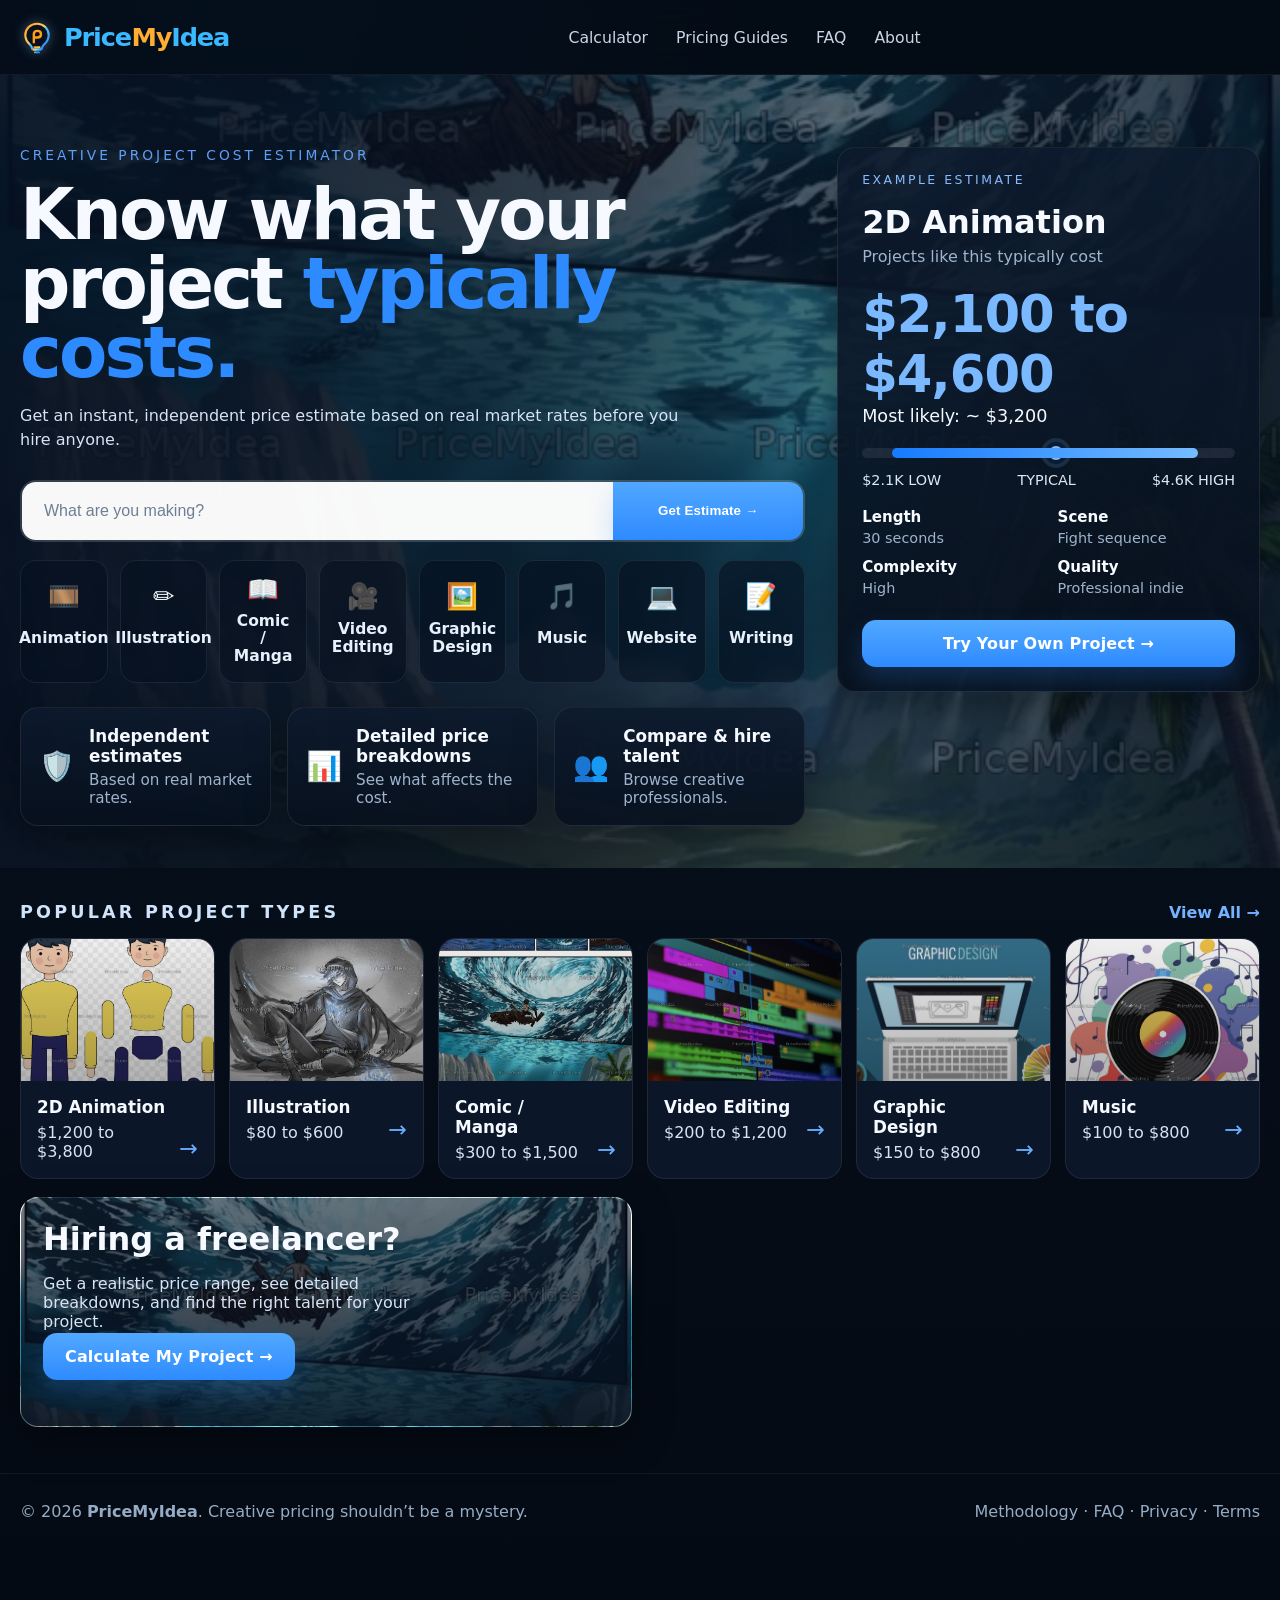
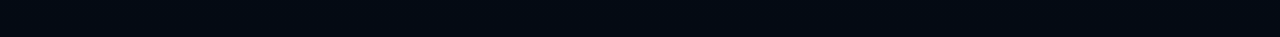
==== index.html @ e23c1dc2 "updated watermarks" ====
<!DOCTYPE html>
<html lang="en">
<head>
 <meta charset="UTF-8" />
 <meta name="viewport" content="width=device-width, initial-scale=1, viewport-fit=cover" />
 <meta name="description" content="Estimate creative project costs for animation, illustration, comics, video editing, graphic design, music, websites, and writing." />
 <meta name="robots" content="index, follow, max-image-preview:large" />
 <meta name="theme-color" content="#06101f" />
 <meta name="format-detection" content="telephone=no" />
 <meta name="apple-mobile-web-app-capable" content="yes" />
 <meta name="apple-mobile-web-app-status-bar-style" content="black-translucent" />
 <meta name="apple-mobile-web-app-title" content="PriceMyIdea" />
 <meta property="og:type" content="website" />
 <meta property="og:site_name" content="PriceMyIdea" />
 <meta property="og:title" content="PriceMyIdea | Creative Project Cost Estimator" />
 <meta property="og:description" content="Estimate creative project costs for animation, illustration, comics, video editing, graphic design, music, websites, and writing." />
 <meta name="twitter:card" content="summary" />
 <meta name="twitter:title" content="PriceMyIdea | Creative Project Cost Estimator" />
 <meta name="twitter:description" content="Estimate creative project costs for animation, illustration, comics, video editing, graphic design, music, websites, and writing." />

 <title>PriceMyIdea | Creative Project Cost Estimator</title>
 <link rel="stylesheet" href="styles.css?v=pmi-watermark-v21" />
</head>
<body>
 <div class="page-shell">
 
<header class="topbar">
 <div class="container nav">
 <a class="brand" href="index.html">
<svg class="brand-mark brand-bulb" viewBox="0 0 64 64" aria-hidden="true">
  <defs>
    <linearGradient id="brandGlow" x1="0" y1="0" x2="1" y2="1">
      <stop offset="0%" stop-color="#ff9f1c"/><stop offset="48%" stop-color="#ffd166"/><stop offset="52%" stop-color="#56c7ff"/><stop offset="100%" stop-color="#1e7cff"/>
    </linearGradient>
  </defs>
  <path d="M32 7c-12.2 0-22 9.6-22 21.5 0 8 4.1 13.3 9.1 18.1 2.2 2.1 3.5 4.4 3.8 7.4h18.2c.3-3 1.6-5.3 3.8-7.4 5-4.8 9.1-10.1 9.1-18.1C54 16.6 44.2 7 32 7Z" fill="#07111f" stroke="url(#brandGlow)" stroke-width="4"/>
  <path d="M27 51h10M25 56h14M28 61h8" stroke="url(#brandGlow)" stroke-width="3.5" stroke-linecap="round"/>
  <path d="M26 42V27c0-4 2.7-6.5 6.7-6.5 4.2 0 6.8 2.5 6.8 6.1 0 3.8-2.8 6.3-7.1 6.3H26" fill="none" stroke="#ff9f1c" stroke-width="4.5" stroke-linecap="round" stroke-linejoin="round"/>
</svg><span class="brand-text"><span class="brand-price">Price</span><span class="brand-my">My</span><span class="brand-idea">Idea</span></span></a>
 <button class="menu-toggle" type="button" aria-label="Open navigation menu" aria-expanded="false"><span></span><span></span><span></span></button><nav class="menu" hidden>
 <a href="pages/calculator.html">Calculator</a>
 <a href="pages/pricing-guides.html">Pricing Guides</a>
 <a href="pages/faq.html">FAQ</a>
 <a href="pages/about.html">About</a>
 </nav>
 <div class="nav-actions">
 </div>
 </div>
</header>

 <section class="hero">
 <div class="container hero-grid">
 <div>
 <div class="eyebrow">Creative Project Cost Estimator</div>
 <h1>Know what your project <span class="accent">typically costs.</span></h1>
 <p class="subtext">Get an instant, independent price estimate based on real market rates before you hire anyone.</p>
 <form class="search-row" id="hero-search-form" action="pages/calculator.html">
 <input id="hero-project-input" name="project" type="text" placeholder="What are you making?" aria-label="Describe the creative project you want priced" autocomplete="off" />
 <button class="btn btn-primary" type="submit">Get Estimate →</button>
 </form>
 <div class="category-strip">
 <a class="cat-tile" href="pages/calculator.html?category=animation"><span class="cat-icon">🎞️</span><div class="cat-name">Animation</div></a>
 <a class="cat-tile" href="pages/calculator.html?category=illustration"><span class="cat-icon">✏️</span><div class="cat-name">Illustration</div></a>
 <a class="cat-tile" href="pages/calculator.html?category=comic"><span class="cat-icon">📖</span><div class="cat-name">Comic / Manga</div></a>
 <a class="cat-tile" href="pages/calculator.html?category=video"><span class="cat-icon">🎥</span><div class="cat-name">Video Editing</div></a>
 <a class="cat-tile" href="pages/calculator.html?category=graphic"><span class="cat-icon">🖼️</span><div class="cat-name">Graphic Design</div></a>
 <a class="cat-tile" href="pages/calculator.html?category=music"><span class="cat-icon">🎵</span><div class="cat-name">Music</div></a>
 <a class="cat-tile" href="pages/calculator.html?category=website"><span class="cat-icon">💻</span><div class="cat-name">Website</div></a>
 <a class="cat-tile" href="pages/calculator.html?category=writing"><span class="cat-icon">📝</span><div class="cat-name">Writing</div></a>
 </div>
 <div class="feature-trio">
 <div class="card feature-item"><div class="fi-icon">🛡️</div><div><h4>Independent estimates</h4><p>Based on real market rates.</p></div></div>
 <div class="card feature-item"><div class="fi-icon">📊</div><div><h4>Detailed price breakdowns</h4><p>See what affects the cost.</p></div></div>
 <div class="card feature-item"><div class="fi-icon">👥</div><div><h4>Compare & hire talent</h4><p>Browse creative professionals.</p></div></div>
 </div>
 </div>
 <aside class="card example-card">
 <div class="label">Example Estimate</div>
 <h3>2D Animation</h3>
 <div class="small-muted">Projects like this typically cost</div>
 <div class="price-big">$2,100 to $4,600</div>
 <div class="price-sub">Most likely: ~ $3,200</div>
 <div class="range"><div class="range-dot"></div></div>
 <div class="range-labels"><span>$2.1K LOW</span><span>TYPICAL</span><span>$4.6K HIGH</span></div>
 <div class="meta-list">
 <div class="meta-item"><strong>Length</strong><span>30 seconds</span></div>
 <div class="meta-item"><strong>Scene</strong><span>Fight sequence</span></div>
 <div class="meta-item"><strong>Complexity</strong><span>High</span></div>
 <div class="meta-item"><strong>Quality</strong><span>Professional indie</span></div>
 </div>
 <a class="btn btn-primary btn-block" href="pages/calculator.html">Try Your Own Project →</a>
 </aside>
 </div>
 </section>

 <main class="container">
 <section class="section">
 <div class="section-header"><h2>Popular Project Types</h2><a class="muted-link" href="pages/pricing-guides.html">View All →</a></div>
 <div class="project-grid">
 <article class="project-card animation-card blank-card">
 <div class="thumb" style="background-image:url('assets/2d-animation-character-rig.jpg?v=watermark-v21'); background-position:center 34%; background-size:cover;"></div>
 <div class="body"><div><h3>2D Animation</h3><p>$1,200 to $3,800</p></div><div class="arrow">→</div></div>
 </article>
 <article class="project-card illustration-card">
 <div class="thumb" style="background-image:url('assets/illustration-cover-cropped.jpg?v=watermark-v21');"></div>
 <div class="body"><div><h3>Illustration</h3><p>$80 to $600</p></div><div class="arrow">→</div></div>
 </article>
 <article class="project-card comic-card">
 <div class="thumb" style="background-image:url('assets/comic-manga-cover.jpg?v=watermark-v21'); background-position:center 42%;"></div>
 <div class="body"><div><h3>Comic / Manga</h3><p>$300 to $1,500</p></div><div class="arrow">→</div></div>
 </article>
 <article class="project-card video-card">
 <div class="thumb" style="background-image:url('assets/video-editing-cover.jpg?v=watermark-v21'); background-position:center center;"></div>
 <div class="body"><div><h3>Video Editing</h3><p>$200 to $1,200</p></div><div class="arrow">→</div></div>
 </article>
 <article class="project-card graphic-card">
 <div class="thumb" style="background-image:url('assets/graphic-design-cover.jpg?v=watermark-v21'); background-position:center 38%;"></div>
 <div class="body"><div><h3>Graphic Design</h3><p>$150 to $800</p></div><div class="arrow">→</div></div>
 </article>
 <article class="project-card music-card">
 <div class="thumb" style="background-image:url('assets/music-cover.jpg?v=watermark-v21'); background-position:center center;"></div>
 <div class="body"><div><h3>Music</h3><p>$100 to $800</p></div><div class="arrow">→</div></div>
 </article>
 </div>
 </section>

 <section class="cta-row">
 <article class="card cta-card image" style="background-image:url('assets/frontpage-bg-cropped.jpg?v=watermark-v21'); background-position:center 18%;">
 <h3>Hiring a freelancer?</h3>
 <p>Get a realistic price range, see detailed breakdowns, and find the right talent for your project.</p>
 <a class="btn btn-primary" href="pages/calculator.html">Calculate My Project →</a>
 </article>
 </section>
</main>
 
<footer class="footer">
 <div class="container">
 <div>© 2026 <strong>PriceMyIdea</strong>. Creative pricing shouldn’t be a mystery.</div>
 <div><a href="pages/about.html">Methodology</a> · <a href="pages/faq.html">FAQ</a> · <a href="pages/about.html">Privacy</a> · <a href="pages/about.html">Terms</a></div>
 </div>
</footer>

 </div>
 <script src="script.js?v=pmi-all-pages-v12"></script>
</body>
</html>
---- styles.css ----
:root {
 --bg: #06101f;
 --bg2: #081524;
 --panel: rgba(8, 20, 36, 0.86);
 --panel-2: rgba(10, 25, 46, 0.92);
 --line: rgba(255,255,255,0.08);
 --text: #f6f9ff;
 --muted: #9fb4cc;
 --blue: #2e8bff;
 --blue-2: #51a8ff;
 --shadow: 0 12px 40px rgba(0,0,0,.35);
 --radius: 18px;
}
* { box-sizing: border-box; }
html { scroll-behavior: smooth; }
body {
 margin: 0;
 overflow-x: hidden;
 font-family: Inter, ui-sans-serif, system-ui, -apple-system, BlinkMacSystemFont, 'Segoe UI', sans-serif;
 color: var(--text);
 background:
 radial-gradient(circle at 20% 0%, rgba(46,139,255,.14), transparent 28%),
 linear-gradient(180deg, #07111f 0%, #040a13 100%);
}
a { color: inherit; text-decoration: none; }
img { max-width: 100%; display: block; }
.container { width: min(1240px, calc(100% - 32px)); margin: 0 auto; }
.page-shell { padding-bottom: 56px; }
.card {
 background: linear-gradient(180deg, rgba(13,26,45,.9) 0%, rgba(7,16,29,.92) 100%);
 border: 1px solid var(--line);
 border-radius: var(--radius);
 box-shadow: var(--shadow);
}
.topbar {
 position: sticky; top: 0; z-index: 30;
 background: rgba(4,10,18,.74);
 backdrop-filter: blur(16px);
 border-bottom: 1px solid rgba(255,255,255,.05);
}
.nav {
 display: flex; align-items: center; justify-content: space-between;
 gap: 20px; min-height: 74px;
}
.brand { display: flex; align-items: center; gap: 12px; font-weight: 800; font-size: 1.6rem; }
.brand-mark { width: 30px; height: 30px; flex: 0 0 30px; }
.brand-text { letter-spacing: -0.03em; }
.menu { display: flex; gap: 28px; align-items: center; }
.menu a { color: #dce8f8; font-weight: 500; font-size: .98rem; opacity: .92; }
.menu a:hover { color: white; }
.nav-actions { display:flex; align-items:center; gap: 12px; }
.btn, button.btn {
 appearance: none; border: none; cursor: pointer;
 border-radius: 14px; padding: 14px 22px;
 font-weight: 700; letter-spacing: .01em;
 transition: transform .18s ease, box-shadow .18s ease, background .18s ease;
}
.btn:hover { transform: translateY(-1px); }
.btn-primary {
 background: linear-gradient(180deg, var(--blue-2), var(--blue));
 color: white; box-shadow: 0 12px 24px rgba(46,139,255,.22);
}
.btn-ghost {
 background: rgba(255,255,255,.03);
 color: white; border: 1px solid rgba(255,255,255,.14);
}
.btn-block { display:block; width:100%; text-align:center; }
.hero {
 position: relative;
 min-height: 760px;
 overflow: clip;
}
.hero::before {
 content: '';
 position: absolute; inset: 0;
 background:
 linear-gradient(90deg, rgba(6,16,31,.95) 0%, rgba(6,16,31,.82) 42%, rgba(6,16,31,.56) 68%, rgba(6,16,31,.84) 100%),
 url('assets/frontpage-bg-cropped.jpg?v=small-only-v19') center center / cover no-repeat;
 filter: saturate(1.05);
}
.hero .container { position: relative; z-index: 1; }
.hero-grid {
 display: grid; grid-template-columns: 1.3fr .7fr; gap: 32px;
 padding: 72px 0 42px;
}
.eyebrow {
 text-transform: uppercase; letter-spacing: .22em; font-size: .86rem;
 color: #65a6ff; margin-bottom: 18px; opacity: .95;
}
.hero h1 {
 margin: 0 0 14px; font-size: clamp(2.8rem, 5.5vw, 5.2rem);
 line-height: .98; letter-spacing: -.04em; max-width: 720px;
}
.hero h1 .accent { color: var(--blue); }
.subtext { font-size: clamp(1rem, 1.2vw, 1.38rem); color: #d6e3f4; max-width: 680px; line-height: 1.5; }
.search-row {
 margin-top: 28px; display:grid; grid-template-columns: 1fr 190px;
 gap: 0; border-radius: 16px; overflow:hidden; border: 2px solid rgba(255,255,255,.1);
 background: rgba(255,255,255,.08); max-width: 880px;
}
.search-row input {
 border:none; outline:none; padding: 20px 22px; font-size: 1rem; color: #0a1a2b;
 background: rgba(255,255,255,.97); caret-color: #167bff; font-weight: 500;
}
.search-row input::placeholder { color: #6d7f93; opacity: 1; }
.search-row input:focus { background: #ffffff; box-shadow: inset 0 0 0 2px rgba(46,139,255,.25); }
.search-row input::selection { background: rgba(46,139,255,.28); color: #06101f; }
.search-row .btn { border-radius: 0; }
.category-strip {
 margin-top: 18px;
 display:grid; grid-template-columns: repeat(8, minmax(0,1fr)); gap: 12px;
 align-items: stretch;
}
.cat-tile {
 padding: 16px 12px;
 min-height: 118px;
 display:flex;
 flex-direction:column;
 align-items:center;
 justify-content:center;
 gap: 10px;
 text-align:center;
 background: rgba(6,16,31,.58); border:1px solid rgba(255,255,255,.08);
 border-radius: 16px; backdrop-filter: blur(8px);
}
.cat-icon { font-size: 1.6rem; display:block; margin-bottom: 0; line-height: 1; }
.cat-name {
 min-height: 2.5em;
 display:flex;
 align-items:center;
 justify-content:center;
 width:100%;
 padding: 0 2px;
 font-size: .97rem;
 line-height: 1.14;
 font-weight: 700;
 color:#e7f0fb;
 text-wrap: balance;
}
.feature-trio {
 margin-top: 24px; display:grid; grid-template-columns: repeat(3,1fr); gap: 16px;
}
.feature-item { display:flex; align-items:center; gap: 14px; padding: 18px; }
.feature-item .fi-icon { font-size: 1.8rem; color: #87beff; }
.feature-item h4 { margin: 0 0 5px; font-size: 1.05rem; }
.feature-item p { margin: 0; color: var(--muted); font-size: .95rem; }
.example-card { padding: 24px; align-self: start; }
.example-card .label { text-transform: uppercase; letter-spacing: .2em; font-size: .78rem; color:#86bbff; }
.example-card h3 { font-size: 2rem; margin: 16px 0 6px; }
.example-card .small-muted { color: var(--muted); }
.price-big { font-size: clamp(2rem, 4vw, 3.2rem); font-weight: 800; color: #7ab8ff; margin: 18px 0 2px; letter-spacing: -.02em; }
.price-sub { font-size: 1.1rem; margin-bottom: 22px; }
.range {
 position: relative; height: 10px; border-radius: 999px; background: rgba(255,255,255,.08); margin: 16px 0 14px;
}
.range::after {
 content:''; position:absolute; left: 8%; right: 10%; top: 0; bottom:0; border-radius:999px;
 background: linear-gradient(90deg, #167bff, #75bcff);
}
.range-dot {
 position:absolute; left: 52%; top:50%; transform: translate(-50%, -50%);
 width: 22px; height:22px; border-radius:50%; background: #76bdff; border:4px solid #0b1c30;
 box-shadow: 0 0 0 4px rgba(118,189,255,.15);
}
.range-labels { display:flex; justify-content:space-between; font-size: .9rem; color:#dbe9f7; }
.meta-list { display:grid; grid-template-columns: repeat(2,1fr); gap: 12px 18px; margin: 20px 0 24px; }
.meta-item { display:grid; gap: 4px; }
.meta-item strong { font-size: .94rem; color: #f8fbff; }
.meta-item span { color: var(--muted); font-size: .9rem; }
.section { margin-top: 34px; }
.section-header { display:flex; align-items:end; justify-content:space-between; gap:16px; margin: 0 0 16px; }
.section-header h2 { margin: 0; font-size: 1.1rem; letter-spacing: .18em; text-transform: uppercase; color:#cfe3fb; }
.muted-link { color:#73b3ff; font-weight:700; }
.project-grid {
 display:grid;
 grid-template-columns: repeat(6, minmax(0, 1fr));
 gap: 14px;
 width: 100%;
 min-width: 0;
}
.project-card {
 min-height: 232px;
 width: 100%;
 min-width: 0;
 max-width: 100%;
 overflow:hidden; position:relative; border-radius:18px;
 border:1px solid rgba(255,255,255,.08); background:#0b1628;
}
.project-card .thumb {
 width: 100%;
 height: 142px;
 overflow: hidden;
 background-size: cover;
 background-repeat: no-repeat;
 background-position: center;
 position: relative;
}
.project-card .thumb::after { content:''; position:absolute; inset:0; background: linear-gradient(180deg, rgba(0,0,0,.06), rgba(0,0,0,.3)); }
.project-card .body {
 padding: 16px;
 display:flex;
 justify-content:space-between;
 gap: 10px;
 align-items:end;
 min-width: 0;
}
.project-card .body > div:first-child { min-width: 0; }
.project-card h3, .project-card p { overflow-wrap: anywhere; }
.project-card h3 { margin: 0 0 6px; font-size: 1.05rem; }
.project-card p { margin:0; color:#d7e4f1; }
.arrow { font-size: 1.4rem; color:#68adff; }
.cta-row { margin-top: 18px; display:grid; grid-template-columns: repeat(2, minmax(0, 1fr)); gap: 16px; }
.cta-card { min-height: 230px; padding: 22px; position:relative; overflow:hidden; }
.cta-card.image { background-size: cover; background-position: center; }
.cta-card.image::before {
 content:''; position:absolute; inset:0; background: linear-gradient(180deg, rgba(6,16,31,.55), rgba(6,16,31,.9));
}
.cta-card > * { position: relative; z-index: 1; }
.cta-card h3 { font-size: 2rem; margin: 0 0 10px; }
.cta-card p { color:#d8e4f6; max-width: 420px; }
.stats-grid { display:grid; grid-template-columns: repeat(3,1fr); gap: 10px; margin-top: 28px; }
.stat { text-align:center; padding: 16px 10px; border-radius: 16px; background: rgba(255,255,255,.03); border:1px solid rgba(255,255,255,.07); }
.stat-number { font-size: 2rem; font-weight: 800; color:#f7fbff; }
.stat-label { color: var(--muted); font-size: .95rem; }
.content-page { padding: 38px 0 60px; }
.page-hero { padding: 32px; margin-bottom: 24px; }
.page-hero h1 { margin: 0 0 8px; font-size: clamp(2rem, 4vw, 3.2rem); }
.page-hero p { color: var(--muted); font-size: 1.05rem; max-width: 760px; }
.grid-2 { display:grid; grid-template-columns: 1.1fr .9fr; gap: 22px; }
.form-card, .info-card { padding: 24px; }
.form-group { margin-bottom: 16px; }
.form-group label { display:block; margin-bottom: 8px; font-weight: 700; }
.input, select {
 width: 100%; padding: 14px 16px; border-radius: 14px; border: 1px solid rgba(255,255,255,.1);
 background: rgba(255,255,255,.05); color: white; font-size: 1rem;
}
.input::placeholder { color:#89a0bc; }
.summary-list { display:grid; gap: 12px; }
.summary-list .row { display:flex; justify-content:space-between; gap: 20px; border-bottom: 1px solid rgba(255,255,255,.06); padding-bottom: 10px; }
.summary-list .row span:last-child { color:#d7e7fb; text-align:right; }
.guide-grid { display:grid; grid-template-columns: repeat(3, 1fr); gap: 18px; }
.guide-card { padding: 18px; }
.guide-card h3 { margin: 14px 0 8px; }
.guide-card p { color: var(--muted); }
.guide-card .thumb { height: 180px; border-radius: 14px; background-size: cover; background-position:center; }
.talent-grid { display:grid; grid-template-columns: repeat(3, 1fr); gap: 18px; }
.talent-card {
 padding: 20px;
 display:flex;
 flex-direction:column;
 min-height: 360px;
}
.talent-head { display:flex; gap:14px; align-items:center; margin-bottom: 16px; }
.talent-card > p { margin: 0 0 18px; line-height: 1.5; color: #d8e4f2; }
.talent-card .table-like { margin-top: 4px; }
.talent-card .table-like .line {
 align-items:center;
 min-height: 46px;
 gap: 18px;
 padding: 12px 0;
}
.talent-card .table-like .line span:first-child { font-weight: 700; }
.talent-card .table-like .line span:last-child { text-align:right; }
.talent-card .btn {
 margin-top: 22px !important;
 align-self:flex-start;
}

.avatar { width: 54px; height: 54px; border-radius: 50%; background: linear-gradient(135deg,#2e8bff,#81c2ff); display:grid; place-items:center; font-weight:800; color:white; }
.badge { display:inline-block; padding:6px 10px; border-radius: 999px; background: rgba(46,139,255,.14); color:#86bdff; font-size:.85rem; font-weight:700; }
.footer { margin-top: 46px; padding: 28px 0 60px; color:#96acc5; border-top:1px solid rgba(255,255,255,.06); }
.footer .container { display:flex; justify-content:space-between; gap:20px; flex-wrap:wrap; }
.note-box { padding: 18px; border-radius: 14px; background: rgba(46,139,255,.08); border:1px solid rgba(46,139,255,.18); color: #d9ebff; }
.table-like { display:grid; gap: 8px; }
.table-like .line { display:flex; justify-content:space-between; padding: 10px 0; border-bottom:1px solid rgba(255,255,255,.06); }
.result-price { font-size: clamp(2.2rem, 4vw, 3.8rem); font-weight: 900; letter-spacing: -.04em; }
.quote-banner { margin-top:16px; padding:16px 18px; border-radius:14px; font-weight:700; }
.quote-good { background: rgba(24,187,118,.12); color:#7fe3b2; border:1px solid rgba(24,187,118,.28); }
@media (max-width: 1180px) {
 .hero-grid, .grid-2, .cta-row { grid-template-columns: 1fr; }
 .project-grid { grid-template-columns: repeat(3, minmax(0, 1fr)); }
 .category-strip { grid-template-columns: repeat(4, 1fr); }
 .guide-grid, .talent-grid { grid-template-columns: 1fr 1fr; }
}
@media (max-width: 840px) {
 .menu { display:grid; }
 .project-grid { grid-template-columns: repeat(2, minmax(0, 1fr)); }
 .feature-trio { grid-template-columns: 1fr; }
 .hero { min-height: auto; }
 .hero-grid { padding-top: 34px; }
 .hero h1 { font-size: 2.6rem; }
 .search-row { grid-template-columns: 1fr; }
 .guide-grid, .talent-grid { grid-template-columns: 1fr; }
}
@media (max-width: 540px) {
 .brand { font-size:1.3rem; }
 .nav-actions .btn-ghost { display:none; }
 .category-strip { grid-template-columns: repeat(2, 1fr); }
 .project-grid { grid-template-columns: minmax(0, 1fr); }
 .meta-list { grid-template-columns: 1fr; }
 .cta-card h3 { font-size: 1.7rem; }
 .stats-grid { grid-template-columns: 1fr; }
}

/* Keep homepage project-type cards fully contained */
.project-card.animation-card .thumb { background-size: cover; background-position: center 28% !important; }
.project-card.illustration-card .thumb { background-size: cover; background-position: center 44% !important; }
@media (max-width: 700px) {
 .section { overflow: hidden; }
 .project-grid { gap: 12px; }
 .project-card .thumb { height: 132px; }
 .project-card .body { padding: 14px; }
 .project-card h3 { font-size: 1rem; }
 .project-card p { font-size: .9rem; }
}

/* Multi-step estimate flow */
.calculator-shell { padding: 30px; overflow: hidden; }
.calculator-topline { display:flex; align-items:flex-start; justify-content:space-between; gap:24px; }
.calculator-topline h1 { margin:0 0 8px; font-size:clamp(2.2rem,5vw,4rem); letter-spacing:-.04em; }
.calculator-topline p { margin:0; color:var(--muted); max-width:700px; }
.step-counter { flex:0 0 auto; padding:10px 14px; border-radius:999px; background:rgba(46,139,255,.12); border:1px solid rgba(46,139,255,.25); color:#cce4ff; font-weight:800; }
.progress-track { height:8px; margin:24px 0 30px; border-radius:999px; background:rgba(255,255,255,.07); overflow:hidden; }
.progress-fill { width:14.285%; height:100%; border-radius:999px; background:linear-gradient(90deg,#2386ff,#6db8ff); transition:width .28s ease; }
.calc-step { display:none; min-height:430px; animation:stepIn .22s ease; }
.calc-step.active { display:block; }
@keyframes stepIn { from {opacity:.25; transform:translateY(8px)} to {opacity:1; transform:none} }
.step-kicker { color:#65a6ff; text-transform:uppercase; letter-spacing:.18em; font-weight:800; font-size:.78rem; }
.calc-step h2 { margin:8px 0 6px; font-size:clamp(1.8rem,4vw,3rem); letter-spacing:-.03em; }
.step-copy { margin:0 0 24px; color:var(--muted); }
.choice-grid { display:grid; grid-template-columns:repeat(3,minmax(0,1fr)); gap:14px; }
.category-choice-grid { grid-template-columns:repeat(4,minmax(0,1fr)); }
.choice-grid.three-col { grid-template-columns:repeat(3,minmax(0,1fr)); }
.choice-grid.four-col { grid-template-columns:repeat(4,minmax(0,1fr)); }
.choice-card { min-height:128px; padding:20px; text-align:left; border-radius:18px; border:1px solid rgba(255,255,255,.1); background:rgba(255,255,255,.035); color:white; cursor:pointer; transition:.18s ease; }
.choice-card:hover { transform:translateY(-2px); border-color:rgba(80,164,255,.45); background:rgba(46,139,255,.08); }
.choice-card.selected { border-color:#4da2ff; background:linear-gradient(180deg,rgba(46,139,255,.2),rgba(46,139,255,.08)); box-shadow:0 0 0 2px rgba(46,139,255,.12) inset; }
.choice-card strong { display:block; font-size:1.06rem; margin-bottom:6px; }
.choice-card small { display:block; color:#96abc4; line-height:1.35; }
.choice-icon { display:block; font-size:1.7rem; margin-bottom:14px; }
.inline-field { margin-top:22px; }
.inline-field label { display:block; font-weight:800; margin-bottom:8px; }
.requirements-grid { display:grid; grid-template-columns:repeat(2,minmax(0,1fr)); gap:16px; }
.optional { font-weight:500; color:var(--muted); font-size:.86rem; }
.calculator-actions { display:flex; justify-content:space-between; gap:12px; border-top:1px solid rgba(255,255,255,.07); padding-top:22px; margin-top:10px; }
.hidden { display:none !important; }
.step-error { min-height:24px; color:#ff9d9d; font-weight:700; padding-top:10px; }
.review-card { display:grid; gap:0; border:1px solid rgba(255,255,255,.08); border-radius:18px; overflow:hidden; margin-bottom:18px; }
.review-row { display:flex; justify-content:space-between; gap:28px; padding:14px 16px; background:rgba(255,255,255,.025); border-bottom:1px solid rgba(255,255,255,.06); }
.review-row:last-child { border-bottom:0; }
.review-row span { color:var(--muted); }
.review-row strong { text-align:right; }
.cat-tile { color:inherit; }
.cat-tile:hover { border-color:rgba(77,162,255,.42); background:rgba(46,139,255,.12); transform:translateY(-1px); }
@media (max-width:900px) {
 .category-choice-grid,.choice-grid.four-col { grid-template-columns:repeat(2,minmax(0,1fr)); }
 .choice-grid { grid-template-columns:repeat(2,minmax(0,1fr)); }
}
@media (max-width:620px) {
 .calculator-shell { padding:20px; }
 .calculator-topline { flex-direction:column; }
 .category-choice-grid,.choice-grid,.choice-grid.three-col,.choice-grid.four-col,.requirements-grid { grid-template-columns:1fr; }
 .calc-step { min-height:0; }
 .calculator-actions { position:sticky; bottom:0; background:linear-gradient(180deg,rgba(7,16,29,.1),#07101d 26%); padding-bottom:8px; z-index:4; }
 .review-row { flex-direction:column; gap:5px; }
 .review-row strong { text-align:left; }
}

/* Keep FAQ easy to find */
@media (max-width: 980px) and (min-width: 841px) {
 .menu { gap: 16px; }
 .menu a { font-size: .9rem; }
}


/* Homepage FAQ, intentionally prominent */
.homepage-faq {
 margin-top: 34px;
 padding: 30px;
 border-radius: 20px;
 border: 1px solid rgba(255,255,255,.08);
 background: linear-gradient(180deg, rgba(10,24,43,.96), rgba(5,13,24,.96));
 box-shadow: 0 18px 44px rgba(0,0,0,.28);
}
.faq-list-home { display:grid; gap:12px; margin-top:20px; }
.home-faq-item {
 background: rgba(255,255,255,.025);
 border: 1px solid rgba(255,255,255,.08);
 border-radius: 14px;
 padding: 0 18px;
}
.home-faq-item[open] { border-color: rgba(46,139,255,.32); }
.home-faq-item summary {
 position: relative;
 cursor: pointer;
 list-style: none;
 padding: 18px 34px 18px 0;
 font-weight: 800;
 color: #f5f9ff;
}
.home-faq-item summary::-webkit-details-marker { display:none; }
.home-faq-item summary::after {
 content:"+";
 position:absolute;
 right:0;
 top:50%;
 transform:translateY(-50%);
 font-size:1.4rem;
 color:#68adff;
}
.home-faq-item[open] summary::after { content:"×"; }
.home-faq-answer {
 padding: 0 0 18px;
 color: #a9bdd5;
 line-height: 1.7;
}

.project-card.blank-card .thumb::before {
 content: '';
 position: absolute;
 inset: 0;
 background: linear-gradient(135deg, rgba(255,255,255,.03), rgba(255,255,255,0));
}
.project-card.video-card .thumb,
.project-card.graphic-card .thumb,
.project-card.music-card .thumb,
.project-card.comic-card .thumb {
 background-size: cover;
}

/* Restored Step 6: deadline, revisions, usage rights */
.field-help {
 margin: 8px 0 0;
 color: #a9bfd8;
 font-size: .9rem;
 line-height: 1.45;
}
.usage-rights-help {
 margin-top: 8px;
 padding: 11px 13px;
 border-radius: 12px;
 background: rgba(46,139,255,.08);
 border: 1px solid rgba(46,139,255,.18);
 color: #c8ddf4;
 font-size: .9rem;
 line-height: 1.45;
}
#revisions option,
#usage option {
 color: #111827;
}



/* Mobile hamburger navigation */
.menu-toggle {
 display: none;
 width: 46px;
 height: 46px;
 border: 1px solid rgba(255,255,255,.12);
 border-radius: 12px;
 background: rgba(255,255,255,.035);
 padding: 9px;
 cursor: pointer;
 margin-left: auto;
}
.menu-toggle span {
 display: block;
 width: 25px;
 height: 3px;
 margin: 4px auto;
 border-radius: 999px;
 background: #eaf3ff;
 transition: transform .2s ease, opacity .2s ease;
}
@media (max-width: 840px) {
 .topbar .container.nav {
 display: flex !important;
 flex-direction: row !important;
 flex-wrap: wrap !important;
 align-items: center !important;
 justify-content: space-between !important;
 gap: 10px !important;
 padding-top: 14px !important;
 padding-bottom: 14px !important;
 }
 .topbar .brand { flex: 1 1 auto !important; width: auto !important; }
 .topbar .menu-toggle { display: block !important; flex: 0 0 46px !important; }
 .topbar .nav-actions { display: none !important; }
 .topbar nav.menu {
 display: none !important;
 flex: 0 0 100% !important;
 width: 100% !important;
 margin: 4px 0 0 !important;
 padding: 8px !important;
 border: 1px solid rgba(255,255,255,.10) !important;
 border-radius: 14px !important;
 background: #0a1525 !important;
 box-shadow: 0 14px 30px rgba(0,0,0,.28) !important;
 }
 .topbar nav.menu.menu-open { display: grid !important; grid-template-columns: 1fr !important; gap: 6px !important; }
 .topbar nav.menu a {
 display: block !important;
 width: 100% !important;
 padding: 13px 14px !important;
 border-radius: 10px !important;
 background: rgba(255,255,255,.045) !important;
 color: #e8f1ff !important;
 font-size: .98rem !important;
 font-weight: 700 !important;
 text-align: left !important;
 }
 .topbar nav.menu a:active { background: rgba(49,145,255,.18) !important; }
 .menu-toggle[aria-expanded="true"] span:nth-child(1) { transform: translateY(7px) rotate(45deg); }
 .menu-toggle[aria-expanded="true"] span:nth-child(2) { opacity: 0; }
 .menu-toggle[aria-expanded="true"] span:nth-child(3) { transform: translateY(-7px) rotate(-45deg); }
}

/* FINAL mobile hamburger: collapsed by default */
@media (max-width:840px){
 .topbar .container.nav{display:flex!important;flex-direction:row!important;flex-wrap:wrap!important;align-items:center!important;justify-content:space-between!important}
 .topbar .menu-toggle{display:block!important;margin-left:auto!important}
 .topbar nav.menu{display:none!important;visibility:hidden!important;opacity:0!important;height:0!important;overflow:hidden!important;padding:0!important;margin:0!important;border:0!important;flex-basis:100%!important}
 .topbar nav.menu.menu-open{display:grid!important;visibility:visible!important;opacity:1!important;height:auto!important;overflow:visible!important;padding:8px!important;margin:8px 0 0!important;border:1px solid rgba(255,255,255,.10)!important;grid-template-columns:1fr!important;gap:6px!important}
}

/* Definitive mobile menu state: HTML hidden attribute controls visibility */
@media (max-width:840px){
 .topbar nav.menu[hidden]{display:none!important;visibility:hidden!important;opacity:0!important;height:0!important;padding:0!important;margin:0!important;border:0!important;}
 .topbar nav.menu:not([hidden]){display:grid!important;visibility:visible!important;opacity:1!important;height:auto!important;overflow:visible!important;flex:0 0 100%!important;width:100%!important;padding:8px!important;margin:8px 0 0!important;border:1px solid rgba(255,255,255,.10)!important;grid-template-columns:1fr!important;gap:6px!important;}
}
@media (min-width:841px){.topbar nav.menu[hidden]{display:flex!important;visibility:visible!important;opacity:1!important;height:auto!important;}}


/* Mobile UX refinement: overlay navigation + distinct estimator controls */
@media (max-width:840px){
 .topbar .container.nav{position:relative!important;flex-wrap:nowrap!important;}
 .topbar nav.menu[hidden]{display:none!important;}
 .topbar nav.menu:not([hidden]){
   position:absolute!important;
   top:calc(100% + 10px)!important;
   right:0!important;
   left:auto!important;
   z-index:1000!important;
   width:min(360px,calc(100vw - 32px))!important;
   height:auto!important;
   margin:0!important;
   padding:8px!important;
   display:grid!important;
   grid-template-columns:1fr!important;
   gap:6px!important;
   background:#0a1525!important;
   border:1px solid rgba(255,255,255,.12)!important;
   border-radius:14px!important;
   box-shadow:0 18px 45px rgba(0,0,0,.48)!important;
   visibility:visible!important;
   opacity:1!important;
   overflow:visible!important;
 }
 .search-row{
   display:flex!important;
   flex-direction:column!important;
   gap:12px!important;
   overflow:visible!important;
   border:0!important;
   background:transparent!important;
   border-radius:0!important;
 }
 .search-row input{
   width:100%!important;
   min-height:58px!important;
   border:2px solid rgba(255,255,255,.14)!important;
   border-radius:16px!important;
   padding:17px 18px!important;
   font-size:16px!important;
   box-shadow:0 10px 24px rgba(0,0,0,.18)!important;
 }
 .search-row .btn{
   width:100%!important;
   min-height:56px!important;
   border-radius:16px!important;
 }
}

/* MOBILE FIX v2: menu overlays content; estimator controls are visually separate */
@media screen and (max-width: 900px) {
  .topbar { overflow: visible !important; }
  .topbar .container.nav {
    position: relative !important;
    display: flex !important;
    flex-flow: row nowrap !important;
    min-height: 74px !important;
    padding-top: 10px !important;
    padding-bottom: 10px !important;
  }
  .topbar nav.menu[hidden] { display: none !important; }
  .topbar nav.menu:not([hidden]) {
    position: fixed !important;
    top: 74px !important;
    left: 16px !important;
    right: 16px !important;
    width: auto !important;
    max-width: none !important;
    height: auto !important;
    margin: 0 !important;
    padding: 10px !important;
    z-index: 99999 !important;
    display: grid !important;
    grid-template-columns: 1fr !important;
    gap: 7px !important;
    background: rgba(7, 17, 31, .98) !important;
    border: 1px solid rgba(255,255,255,.14) !important;
    border-radius: 14px !important;
    box-shadow: 0 22px 55px rgba(0,0,0,.6) !important;
    visibility: visible !important;
    opacity: 1 !important;
    overflow: visible !important;
  }
  .topbar nav.menu:not([hidden]) a {
    display: block !important;
    padding: 14px 15px !important;
    border-radius: 10px !important;
    background: rgba(255,255,255,.05) !important;
  }

  #hero-search-form.search-row {
    display: flex !important;
    flex-direction: column !important;
    align-items: stretch !important;
    gap: 14px !important;
    width: 100% !important;
    max-width: 100% !important;
    padding: 0 !important;
    border: 0 !important;
    border-radius: 0 !important;
    overflow: visible !important;
    background: transparent !important;
    box-shadow: none !important;
  }
  #hero-search-form.search-row input#hero-project-input {
    display: block !important;
    width: 100% !important;
    min-height: 58px !important;
    margin: 0 !important;
    padding: 16px 18px !important;
    border: 2px solid rgba(255,255,255,.24) !important;
    border-radius: 14px !important;
    background: #fff !important;
    color: #0a1a2b !important;
    box-shadow: none !important;
  }
  #hero-search-form.search-row button.btn {
    display: block !important;
    width: 100% !important;
    min-height: 56px !important;
    margin: 0 !important;
    border: 0 !important;
    border-radius: 14px !important;
    box-shadow: 0 12px 24px rgba(46,139,255,.22) !important;
  }
}

/* MOBILE FIX v2: menu overlays content; estimator controls are visually separate */
@media screen and (max-width: 900px) {
  .topbar { overflow: visible !important; }
  .topbar .container.nav { position: relative !important; display: flex !important; flex-flow: row nowrap !important; min-height: 74px !important; padding-top: 10px !important; padding-bottom: 10px !important; }
  .topbar nav.menu[hidden] { display: none !important; }
  .topbar nav.menu:not([hidden]) { position: fixed !important; top: 74px !important; left: 16px !important; right: 16px !important; width: auto !important; max-width: none !important; height: auto !important; margin: 0 !important; padding: 10px !important; z-index: 99999 !important; display: grid !important; grid-template-columns: 1fr !important; gap: 7px !important; background: rgba(7,17,31,.98) !important; border: 1px solid rgba(255,255,255,.14) !important; border-radius: 14px !important; box-shadow: 0 22px 55px rgba(0,0,0,.6) !important; visibility: visible !important; opacity: 1 !important; overflow: visible !important; }
  .topbar nav.menu:not([hidden]) a { display: block !important; padding: 14px 15px !important; border-radius: 10px !important; background: rgba(255,255,255,.05) !important; }
  #hero-search-form.search-row { display: flex !important; flex-direction: column !important; align-items: stretch !important; gap: 14px !important; width: 100% !important; max-width: 100% !important; padding: 0 !important; border: 0 !important; border-radius: 0 !important; overflow: visible !important; background: transparent !important; box-shadow: none !important; }
  #hero-search-form.search-row input#hero-project-input { display: block !important; width: 100% !important; min-height: 58px !important; margin: 0 !important; padding: 16px 18px !important; border: 2px solid rgba(255,255,255,.24) !important; border-radius: 14px !important; background: #fff !important; color: #0a1a2b !important; box-shadow: none !important; }
  #hero-search-form.search-row button.btn { display: block !important; width: 100% !important; min-height: 56px !important; margin: 0 !important; border: 0 !important; border-radius: 14px !important; box-shadow: 0 12px 24px rgba(46,139,255,.22) !important; }
}


/* PriceMyIdea brand refresh: blue + orange, compact on mobile */
.brand { gap: 10px; }
.brand-mark.brand-bulb { width: 34px; height: 34px; flex: 0 0 34px; filter: drop-shadow(0 0 7px rgba(46,139,255,.28)) drop-shadow(0 0 5px rgba(255,159,28,.2)); }
.brand-text { display:inline-flex; align-items:baseline; letter-spacing:-.045em; font-weight:850; }
.brand-price { color:#f6f9ff; }
.brand-my { color:#ffad33; margin-left:.02em; }
.brand-idea { color:#39b9ff; }
.menu-toggle span { background: linear-gradient(90deg, #ffad33 0 28%, #65bfff 28% 100%); }
@media (max-width: 900px) {
  .brand { font-size: 1.22rem !important; gap: 8px; }
  .brand-mark.brand-bulb { width: 31px; height: 31px; flex-basis:31px; }
}

/* v6: PriceMyIdea name visible on computer + mobile */
.brand-text {
  display:inline-flex !important;
  align-items:baseline;
  white-space:nowrap;
  visibility:visible !important;
  opacity:1 !important;
}
.brand-price { color:#f6f9ff; }
.brand-my { color:#ffad33; margin-left:.02em; }
.brand-idea { color:#39b9ff; }

@media screen and (max-width:900px) {
  .brand {
    display:flex !important;
    align-items:center !important;
    gap:8px !important;
    font-size:1.22rem !important;
  }
  .brand-text {
    display:inline-flex !important;
    visibility:visible !important;
    opacity:1 !important;
    font-size:1em !important;
  }
}

/* v7: Pricetheidea brand name on computer + mobile */
.brand-text {
  display:inline-flex !important;
  align-items:baseline;
  white-space:nowrap;
  visibility:visible !important;
  opacity:1 !important;
}
@media screen and (max-width:900px) {
  .brand-text {
    display:inline-flex !important;
    visibility:visible !important;
    opacity:1 !important;
  }
}

/* v8: PriceMyProject on desktop + mobile; Price is blue */
.brand-text {
  display:inline-flex !important;
  align-items:baseline;
  white-space:nowrap;
  visibility:visible !important;
  opacity:1 !important;
}
.brand-price { color:#39b9ff !important; }
.brand-my { color:#ffad33 !important; margin-left:.02em; }
.brand-project { color:#f6f9ff !important; }

@media screen and (max-width:900px) {
  .brand {
    display:flex !important;
    align-items:center !important;
    gap:8px !important;
    font-size:1.22rem !important;
  }
  .brand-text {
    display:inline-flex !important;
    visibility:visible !important;
    opacity:1 !important;
  }
}

/* v9: PriceMyProject on mobile + desktop; Price uses PriceMyIdea blue */
.brand-price { color:#39b9ff !important; }
.brand-my { color:#ffad33 !important; }
.brand-project { color:#f6f9ff !important; }

/* v10: Price + Project blue, My orange — desktop and mobile */
.brand-price { color:#39b9ff !important; }
.brand-my { color:#ffad33 !important; }
.brand-project { color:#39b9ff !important; }

/* v11: PriceMyIdea — Price + Idea blue, My orange */
.brand-price { color:#39b9ff !important; }
.brand-my { color:#ffad33 !important; }
.brand-idea { color:#39b9ff !important; }

/* v12: consistent PriceMyIdea header on every page and viewport */
.brand-text {display:inline-flex!important;align-items:baseline;white-space:nowrap;visibility:visible!important;opacity:1!important}
.brand-price,.brand-idea {color:#39b9ff!important}
.brand-my {color:#ffad33!important;margin-left:.02em}
@media(max-width:900px){.brand-text{display:inline-flex!important;white-space:nowrap!important}}
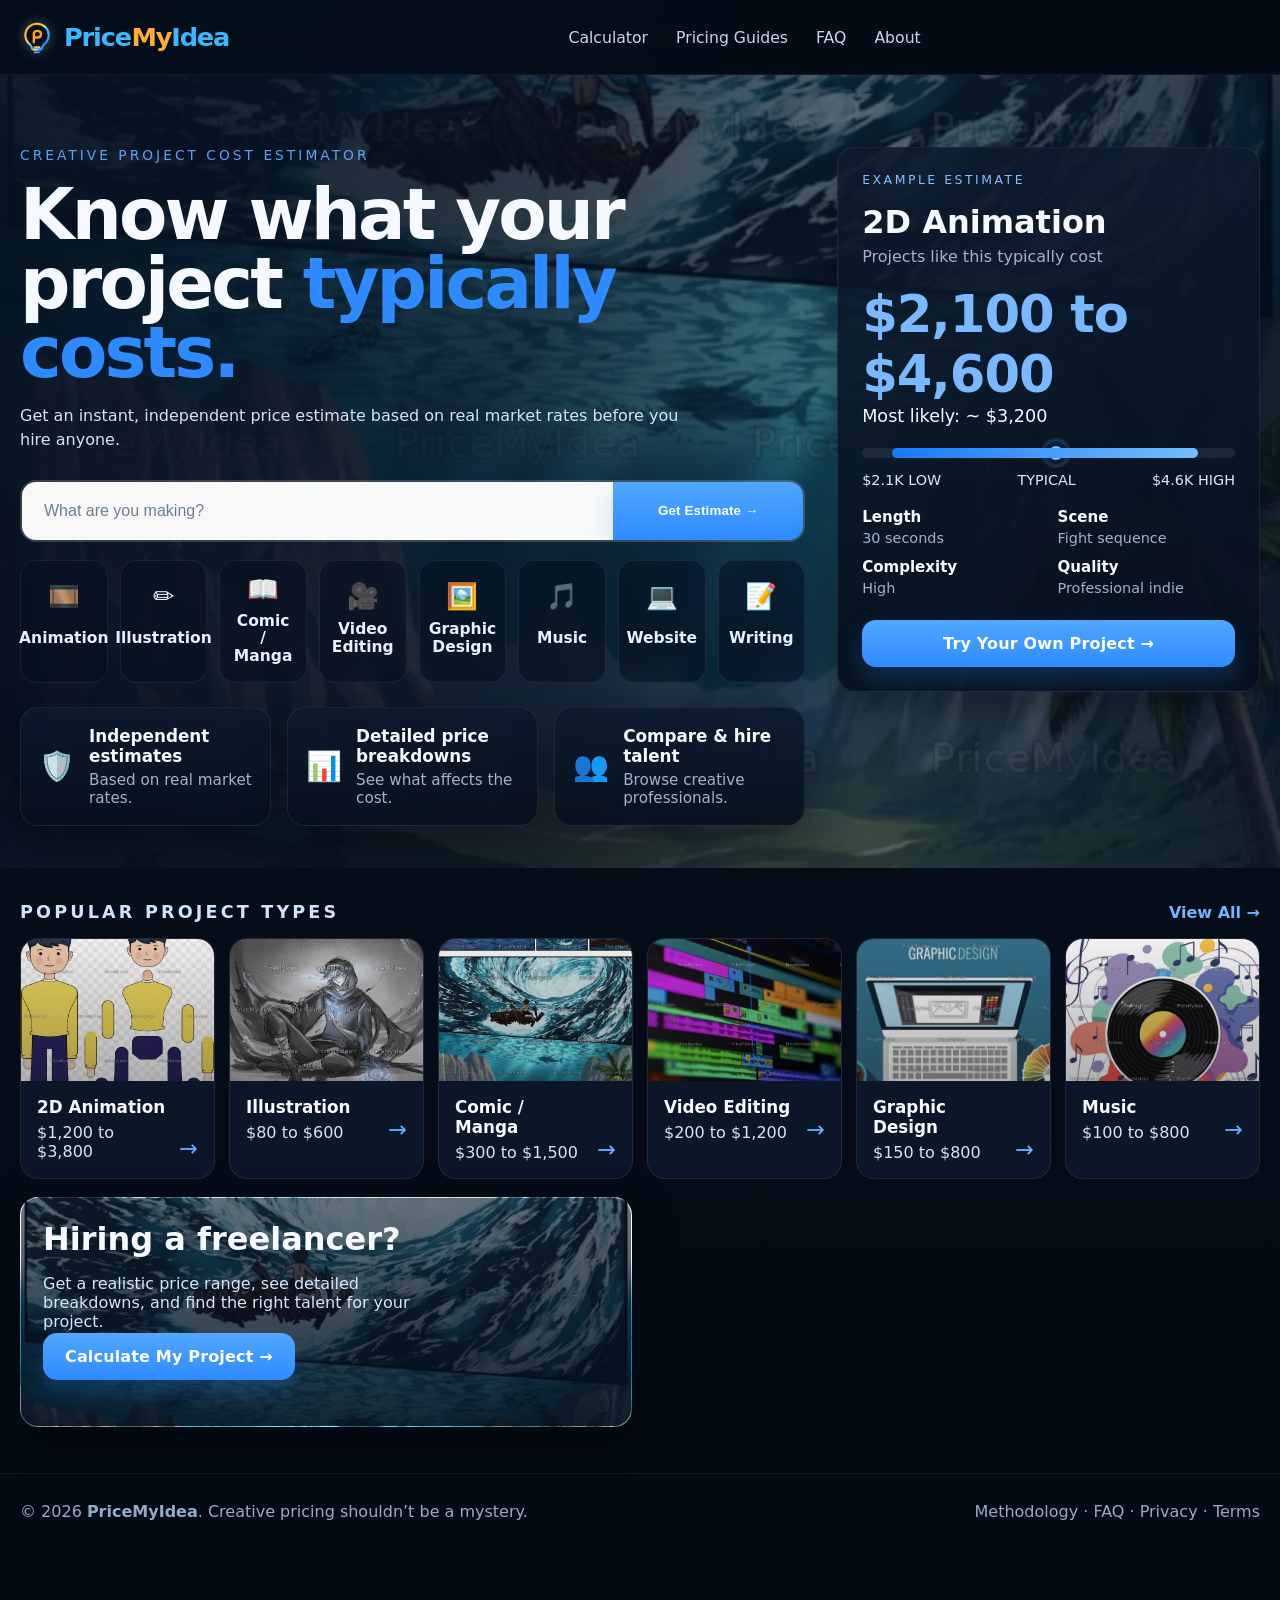
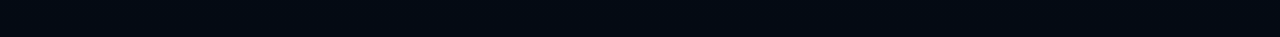
==== commit bbfb6961: "updated watermarks" ====
--- a/index.html
+++ b/index.html
@@ -19,7 +19,7 @@
  <meta name="twitter:description" content="Estimate creative project costs for animation, illustration, comics, video editing, graphic design, music, websites, and writing." />
 
  <title>PriceMyIdea | Creative Project Cost Estimator</title>
- <link rel="stylesheet" href="styles.css?v=pmi-watermark-v21" />
+ <link rel="stylesheet" href="styles.css?v=pmi-watermark-v22" />
 </head>
 <body>
  <div class="page-shell">
@@ -98,34 +98,34 @@
  <div class="section-header"><h2>Popular Project Types</h2><a class="muted-link" href="pages/pricing-guides.html">View All →</a></div>
  <div class="project-grid">
  <article class="project-card animation-card blank-card">
- <div class="thumb" style="background-image:url('assets/2d-animation-character-rig.jpg?v=watermark-v21'); background-position:center 34%; background-size:cover;"></div>
+ <div class="thumb" style="background-image:url('assets/2d-animation-character-rig.jpg?v=watermark-v22'); background-position:center 34%; background-size:cover;"></div>
  <div class="body"><div><h3>2D Animation</h3><p>$1,200 to $3,800</p></div><div class="arrow">→</div></div>
  </article>
  <article class="project-card illustration-card">
- <div class="thumb" style="background-image:url('assets/illustration-cover-cropped.jpg?v=watermark-v21');"></div>
+ <div class="thumb" style="background-image:url('assets/illustration-cover-cropped.jpg?v=watermark-v22');"></div>
  <div class="body"><div><h3>Illustration</h3><p>$80 to $600</p></div><div class="arrow">→</div></div>
  </article>
  <article class="project-card comic-card">
- <div class="thumb" style="background-image:url('assets/comic-manga-cover.jpg?v=watermark-v21'); background-position:center 42%;"></div>
+ <div class="thumb" style="background-image:url('assets/comic-manga-cover.jpg?v=watermark-v22'); background-position:center 42%;"></div>
  <div class="body"><div><h3>Comic / Manga</h3><p>$300 to $1,500</p></div><div class="arrow">→</div></div>
  </article>
  <article class="project-card video-card">
- <div class="thumb" style="background-image:url('assets/video-editing-cover.jpg?v=watermark-v21'); background-position:center center;"></div>
+ <div class="thumb" style="background-image:url('assets/video-editing-cover.jpg?v=watermark-v22'); background-position:center center;"></div>
  <div class="body"><div><h3>Video Editing</h3><p>$200 to $1,200</p></div><div class="arrow">→</div></div>
  </article>
  <article class="project-card graphic-card">
- <div class="thumb" style="background-image:url('assets/graphic-design-cover.jpg?v=watermark-v21'); background-position:center 38%;"></div>
+ <div class="thumb" style="background-image:url('assets/graphic-design-cover.jpg?v=watermark-v22'); background-position:center 38%;"></div>
  <div class="body"><div><h3>Graphic Design</h3><p>$150 to $800</p></div><div class="arrow">→</div></div>
  </article>
  <article class="project-card music-card">
- <div class="thumb" style="background-image:url('assets/music-cover.jpg?v=watermark-v21'); background-position:center center;"></div>
+ <div class="thumb" style="background-image:url('assets/music-cover.jpg?v=watermark-v22'); background-position:center center;"></div>
  <div class="body"><div><h3>Music</h3><p>$100 to $800</p></div><div class="arrow">→</div></div>
  </article>
  </div>
  </section>
 
  <section class="cta-row">
- <article class="card cta-card image" style="background-image:url('assets/frontpage-bg-cropped.jpg?v=watermark-v21'); background-position:center 18%;">
+ <article class="card cta-card image" style="background-image:url('assets/frontpage-bg-cropped.jpg?v=watermark-v22'); background-position:center 18%;">
  <h3>Hiring a freelancer?</h3>
  <p>Get a realistic price range, see detailed breakdowns, and find the right talent for your project.</p>
  <a class="btn btn-primary" href="pages/calculator.html">Calculate My Project →</a>
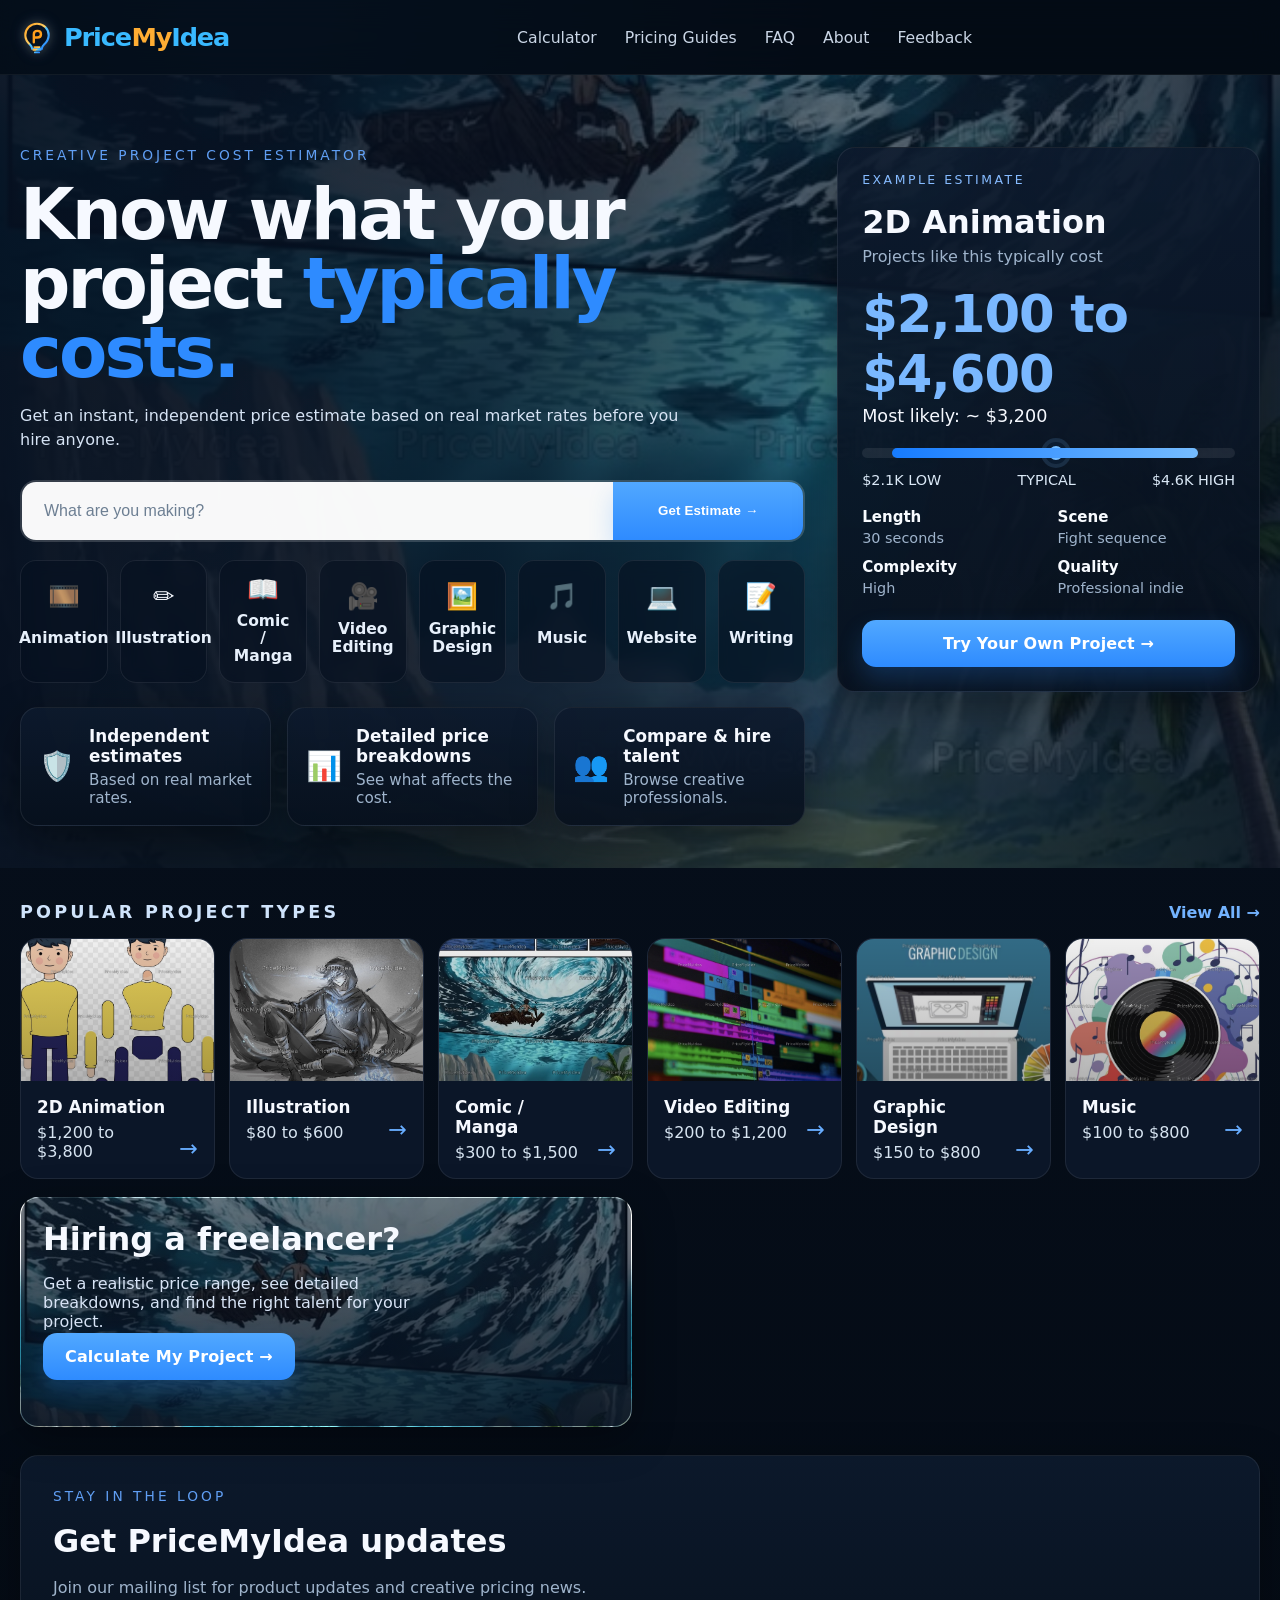
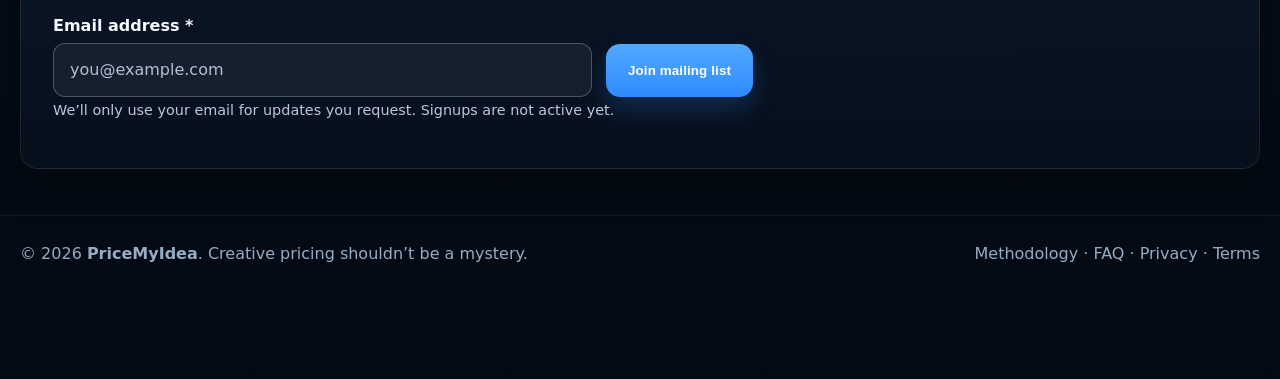
==== commit c87d569f: "updated homepage.added mail listing etc" ====
--- a/index.html
+++ b/index.html
@@ -19,7 +19,7 @@
  <meta name="twitter:description" content="Estimate creative project costs for animation, illustration, comics, video editing, graphic design, music, websites, and writing." />
 
  <title>PriceMyIdea | Creative Project Cost Estimator</title>
- <link rel="stylesheet" href="styles.css?v=pmi-watermark-v22" />
+ <link rel="stylesheet" href="styles.css?v=pmi-v23" />
 </head>
 <body>
  <div class="page-shell">
@@ -42,7 +42,8 @@
  <a href="pages/pricing-guides.html">Pricing Guides</a>
  <a href="pages/faq.html">FAQ</a>
  <a href="pages/about.html">About</a>
- </nav>
+ <a href="pages/feedback.html">Feedback</a>
+</nav>
  <div class="nav-actions">
  </div>
  </div>
@@ -131,6 +132,17 @@
  <a class="btn btn-primary" href="pages/calculator.html">Calculate My Project →</a>
  </article>
  </section>
+<section class="card signup-panel" aria-labelledby="signup-title">
+  <div class="eyebrow">Stay in the loop</div>
+  <h2 id="signup-title">Get PriceMyIdea updates</h2>
+  <p>Join our mailing list for product updates and creative pricing news.</p>
+  <form class="signup-form" data-signup-form method="post" action="" aria-describedby="signup-note" novalidate>
+    <div class="signup-fields"><div class="form-field"><label for="signup-email-home">Email address <span aria-hidden="true">*</span></label><input id="signup-email-home" name="email" type="email" autocomplete="email" inputmode="email" maxlength="254" placeholder="you@example.com" required aria-required="true" /></div>
+    <button class="btn btn-primary" type="submit">Join mailing list</button></div>
+    <p id="signup-note" class="form-note">We’ll only use your email for updates you request. Signups are not active yet.</p>
+    <p class="form-status" role="status" aria-live="polite" aria-atomic="true" hidden></p>
+  </form>
+</section>
 </main>
  
 <footer class="footer">
@@ -141,6 +153,6 @@
 </footer>
 
  </div>
- <script src="script.js?v=pmi-all-pages-v12"></script>
+ <script src="script.js?v=pmi-v23"></script>
 </body>
 </html>
--- a/styles.css
+++ b/styles.css
@@ -730,7 +730,7 @@
   }
 }
 
-/* v8: PriceMyProject on desktop + mobile; Price is blue */
+/* Previous brand styling (superseded by PriceMyIdea) */
 .brand-text {
   display:inline-flex !important;
   align-items:baseline;
@@ -756,7 +756,7 @@
   }
 }
 
-/* v9: PriceMyProject on mobile + desktop; Price uses PriceMyIdea blue */
+/* Previous brand styling (superseded by PriceMyIdea) */
 .brand-price { color:#39b9ff !important; }
 .brand-my { color:#ffad33 !important; }
 .brand-project { color:#f6f9ff !important; }
@@ -779,3 +779,24 @@
 
 
 
+
+/* v23: accessible signup and feedback forms */
+.signup-panel,.feedback-panel{padding:clamp(20px,3vw,32px);margin-top:28px;max-width:100%}
+.signup-panel h2,.feedback-panel h2{margin:0 0 10px;font-size:clamp(1.4rem,2.5vw,2rem)}
+.signup-panel>p{color:var(--muted);line-height:1.55}
+.feedback-panel{max-width:780px;margin-inline:auto}
+.form-field{display:flex;flex-direction:column;gap:8px;min-width:0;margin:0 0 18px}
+.form-field label,.form-checkbox label{font-weight:700;color:var(--text)}
+.form-field input,.form-field textarea{display:block;width:100%;min-width:0;max-width:100%;padding:14px 16px;border-radius:12px;border:1px solid rgba(255,255,255,.24);background:rgba(255,255,255,.06);color:var(--text);font:inherit;line-height:1.5}
+.form-field input::placeholder,.form-field textarea::placeholder{color:#b0c1d4}
+.form-field input:focus-visible,.form-field textarea:focus-visible,.form-checkbox input:focus-visible{outline:3px solid #7ec8ff;outline-offset:3px}
+.form-field [aria-invalid="true"]{border-color:#ff9d9d}
+.form-note{font-size:.9rem;line-height:1.5;color:#b8c9dc;margin:3px 0 14px}
+.form-status{margin-top:14px;padding:12px 14px;border:1px solid rgba(255,255,255,.2);border-radius:10px;color:#e7f4ff;background:rgba(255,255,255,.05)}
+.form-status[data-kind="error"]{border-color:#ff9d9d;color:#ffe0e0}
+.signup-fields{display:grid;grid-template-columns:minmax(0,1fr) auto;align-items:end;gap:14px;max-width:700px}
+.signup-fields .form-field{margin:0}
+.signup-fields .btn{min-height:53px}
+.form-checkbox{display:flex;align-items:flex-start;gap:12px;margin:8px 0 5px}
+.form-checkbox input{width:20px;height:20px;flex:0 0 20px;accent-color:#39b9ff;margin:2px 0 0}
+@media(max-width:620px){.signup-fields{grid-template-columns:1fr}.signup-fields .btn{width:100%}}
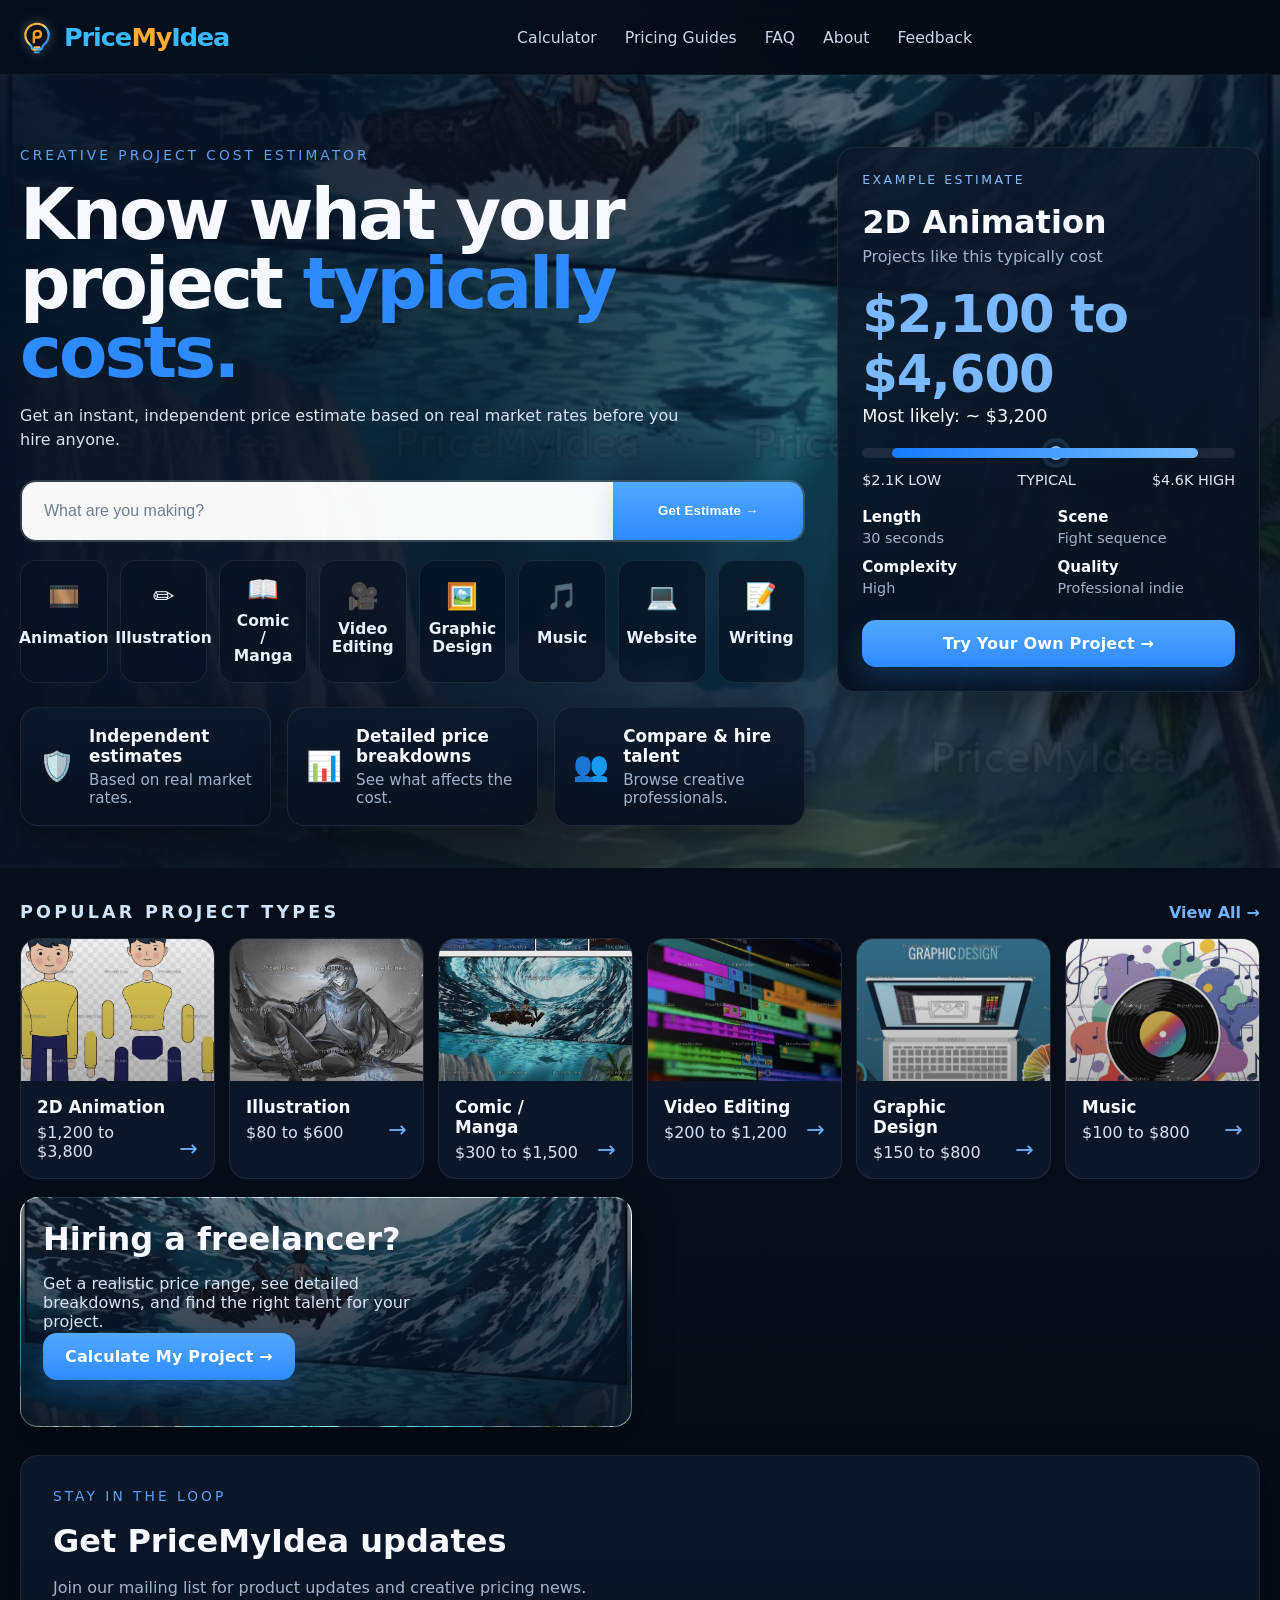
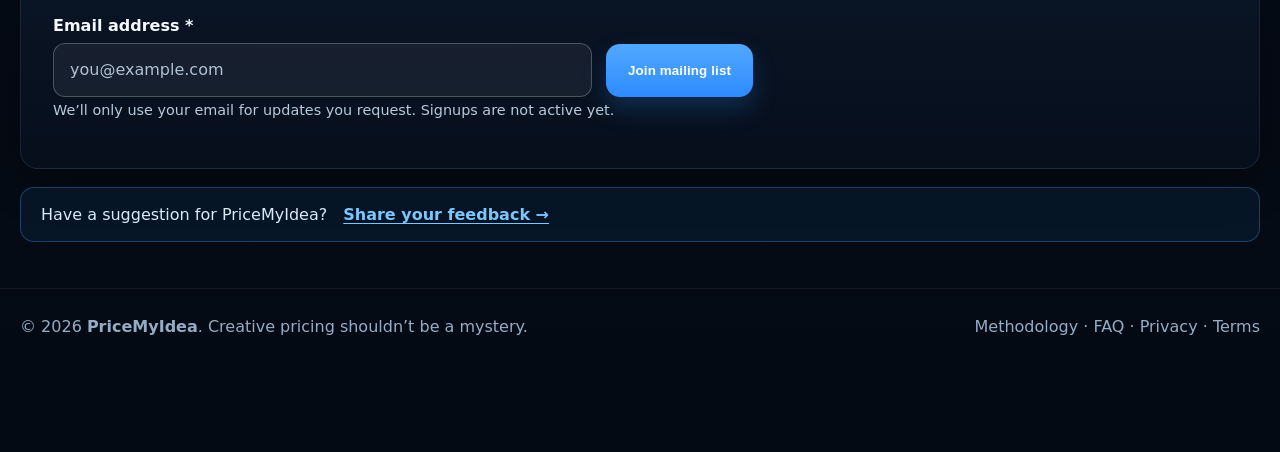
==== commit 0d902e3a: "fixed front page" ====
--- a/index.html
+++ b/index.html
@@ -143,6 +143,7 @@
     <p class="form-status" role="status" aria-live="polite" aria-atomic="true" hidden></p>
   </form>
 </section>
+  <div class="feedback-home-link"><span>Have a suggestion for PriceMyIdea?</span> <a href="pages/feedback.html">Share your feedback →</a></div>
 </main>
  
 <footer class="footer">
--- a/styles.css
+++ b/styles.css
@@ -800,3 +800,8 @@
 .form-checkbox{display:flex;align-items:flex-start;gap:12px;margin:8px 0 5px}
 .form-checkbox input{width:20px;height:20px;flex:0 0 20px;accent-color:#39b9ff;margin:2px 0 0}
 @media(max-width:620px){.signup-fields{grid-template-columns:1fr}.signup-fields .btn{width:100%}}
+
+/* v24: clearly visible homepage Feedback entry point */
+.feedback-home-link{display:flex;flex-wrap:wrap;align-items:center;gap:10px 16px;margin:18px 0 8px;padding:17px 20px;border:1px solid rgba(81,168,255,.3);border-radius:14px;background:rgba(46,139,255,.08);color:#dbe9f7}
+.feedback-home-link a{color:#7bc6ff;font-weight:800;text-decoration:underline;text-underline-offset:3px}
+.feedback-home-link a:focus-visible{outline:3px solid #ffad33;outline-offset:4px}
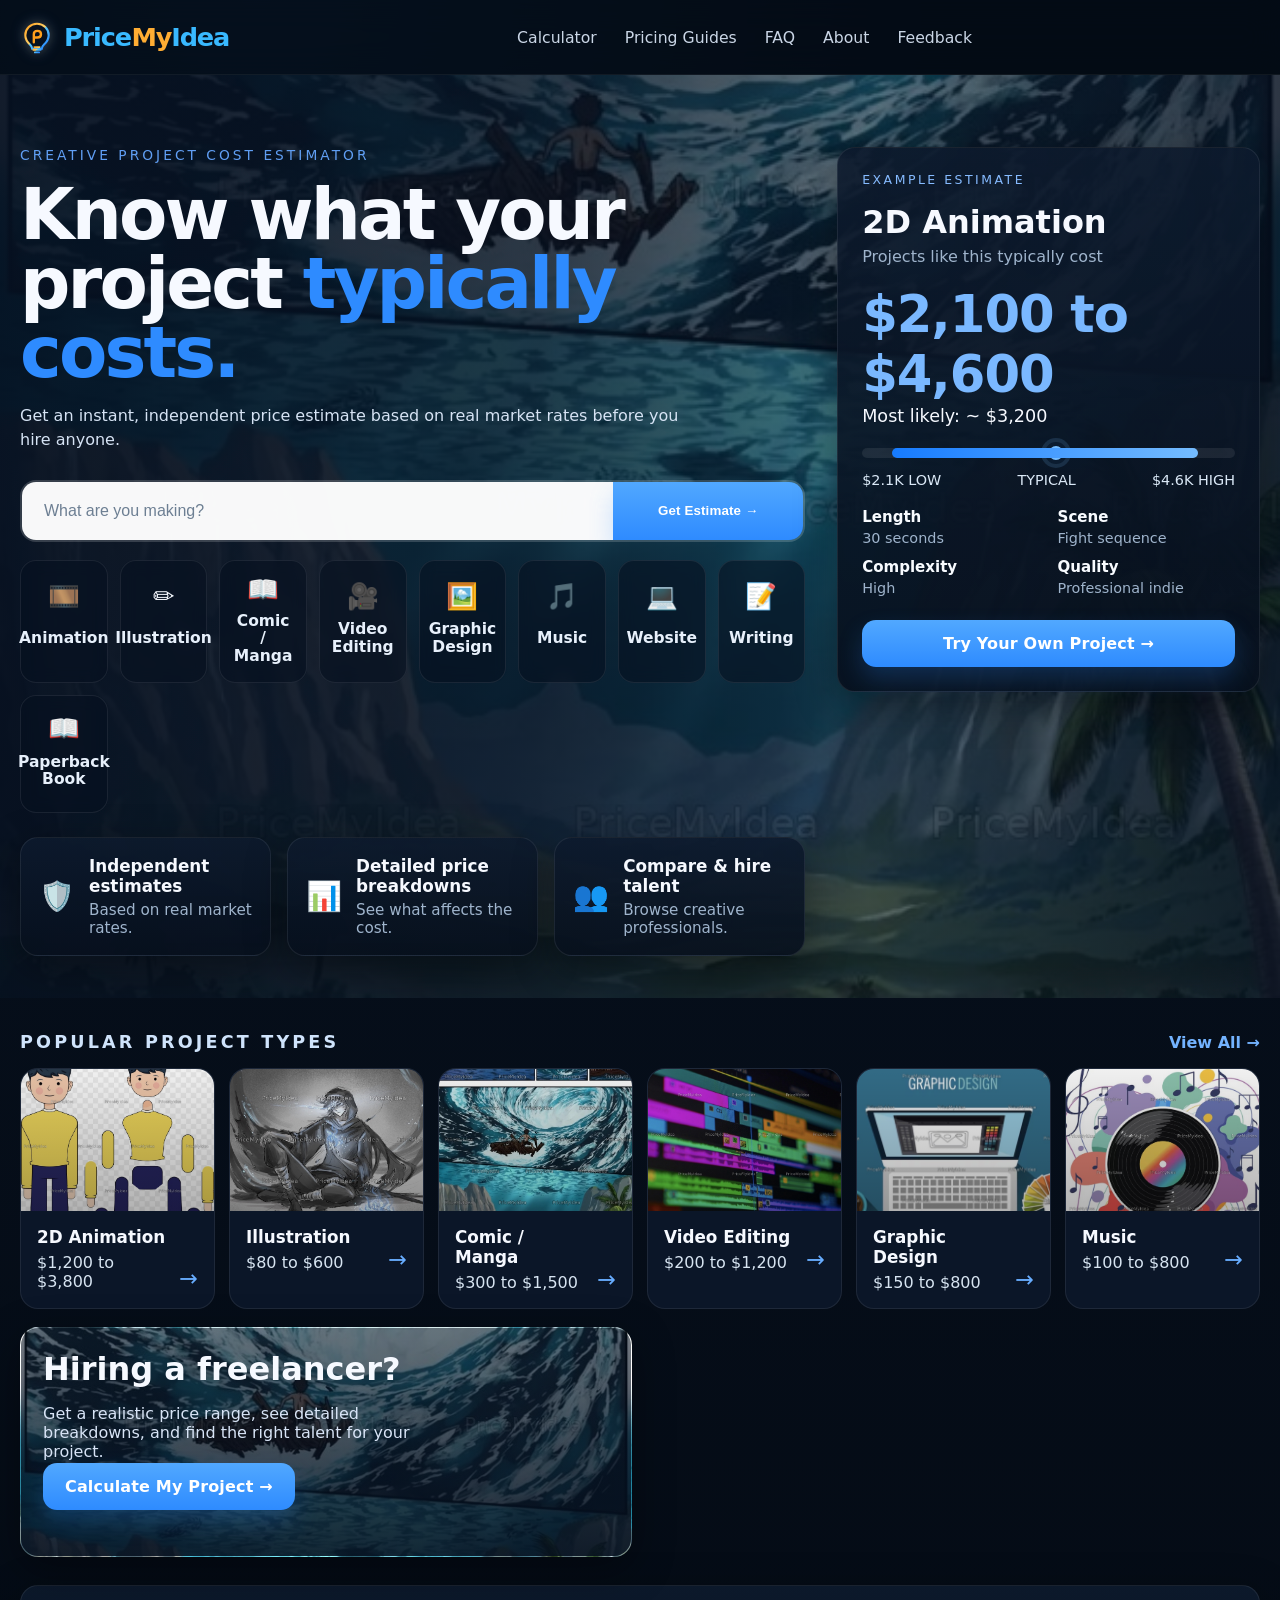
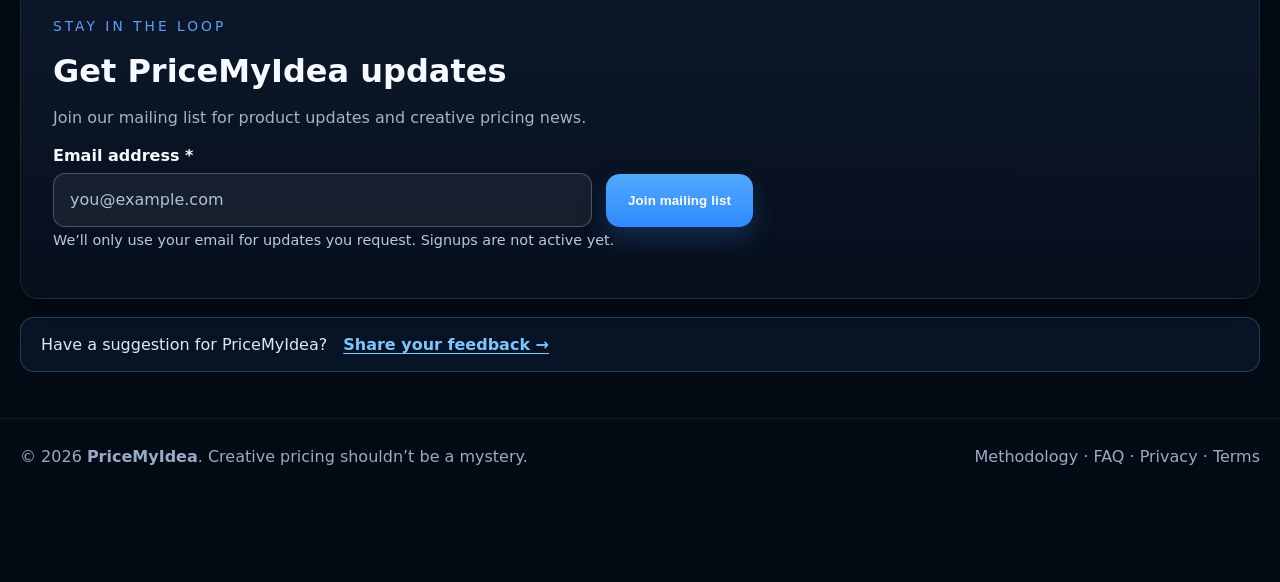
==== commit 09023b89: "added paperback layout,and regional descption" ====
--- a/index.html
+++ b/index.html
@@ -19,7 +19,7 @@
  <meta name="twitter:description" content="Estimate creative project costs for animation, illustration, comics, video editing, graphic design, music, websites, and writing." />
 
  <title>PriceMyIdea | Creative Project Cost Estimator</title>
- <link rel="stylesheet" href="styles.css?v=pmi-v23" />
+ <link rel="stylesheet" href="styles.css?v=pmi-v27" />
 </head>
 <body>
  <div class="page-shell">
@@ -67,7 +67,7 @@
  <a class="cat-tile" href="pages/calculator.html?category=graphic"><span class="cat-icon">🖼️</span><div class="cat-name">Graphic Design</div></a>
  <a class="cat-tile" href="pages/calculator.html?category=music"><span class="cat-icon">🎵</span><div class="cat-name">Music</div></a>
  <a class="cat-tile" href="pages/calculator.html?category=website"><span class="cat-icon">💻</span><div class="cat-name">Website</div></a>
- <a class="cat-tile" href="pages/calculator.html?category=writing"><span class="cat-icon">📝</span><div class="cat-name">Writing</div></a>
+ <a class="cat-tile" href="pages/calculator.html?category=writing"><span class="cat-icon">📝</span><div class="cat-name">Writing</div></a><a class="cat-tile" href="pages/calculator.html?category=book"><span class="cat-icon">📖</span><div class="cat-name">Paperback Book</div></a>
  </div>
  <div class="feature-trio">
  <div class="card feature-item"><div class="fi-icon">🛡️</div><div><h4>Independent estimates</h4><p>Based on real market rates.</p></div></div>
@@ -154,6 +154,6 @@
 </footer>
 
  </div>
- <script src="script.js?v=pmi-v23"></script>
+ <script src="script.js?v=pmi-v27"></script>
 </body>
 </html>
--- a/styles.css
+++ b/styles.css
@@ -805,3 +805,21 @@
 .feedback-home-link{display:flex;flex-wrap:wrap;align-items:center;gap:10px 16px;margin:18px 0 8px;padding:17px 20px;border:1px solid rgba(81,168,255,.3);border-radius:14px;background:rgba(46,139,255,.08);color:#dbe9f7}
 .feedback-home-link a{color:#7bc6ff;font-weight:800;text-decoration:underline;text-underline-offset:3px}
 .feedback-home-link a:focus-visible{outline:3px solid #ffad33;outline-offset:4px}
+
+/* v26: fully opaque mobile navigation, no homepage text bleeding through */
+@media (max-width: 900px) {
+  .topbar nav.menu:not([hidden]) {
+    background: #07111f !important;
+    -webkit-backdrop-filter: none !important;
+    backdrop-filter: none !important;
+    isolation: isolate;
+    box-shadow: 0 22px 55px rgba(0,0,0,.72) !important;
+  }
+  .topbar nav.menu:not([hidden]) a {
+    background: #142033 !important;
+  }
+}
+
+.regional-panel{padding:20px 24px;margin-bottom:22px}.regional-panel h2{font-size:1.2rem}.regional-panel label{display:block;margin-bottom:8px}.regional-panel p{color:#b9d4ef;line-height:1.5}
+.book-print-fields{padding:18px;border:1px solid rgba(255,255,255,.13);border-radius:16px;margin-bottom:20px;background:#0d2035}.book-print-fields[hidden]{display:none}.book-fields-grid{display:grid;grid-template-columns:repeat(2,minmax(0,1fr));gap:14px}.book-fields-grid label{display:grid;gap:8px}
+@media(max-width:600px){.book-fields-grid{grid-template-columns:1fr}.category-strip{grid-template-columns:repeat(3,minmax(0,1fr))}}
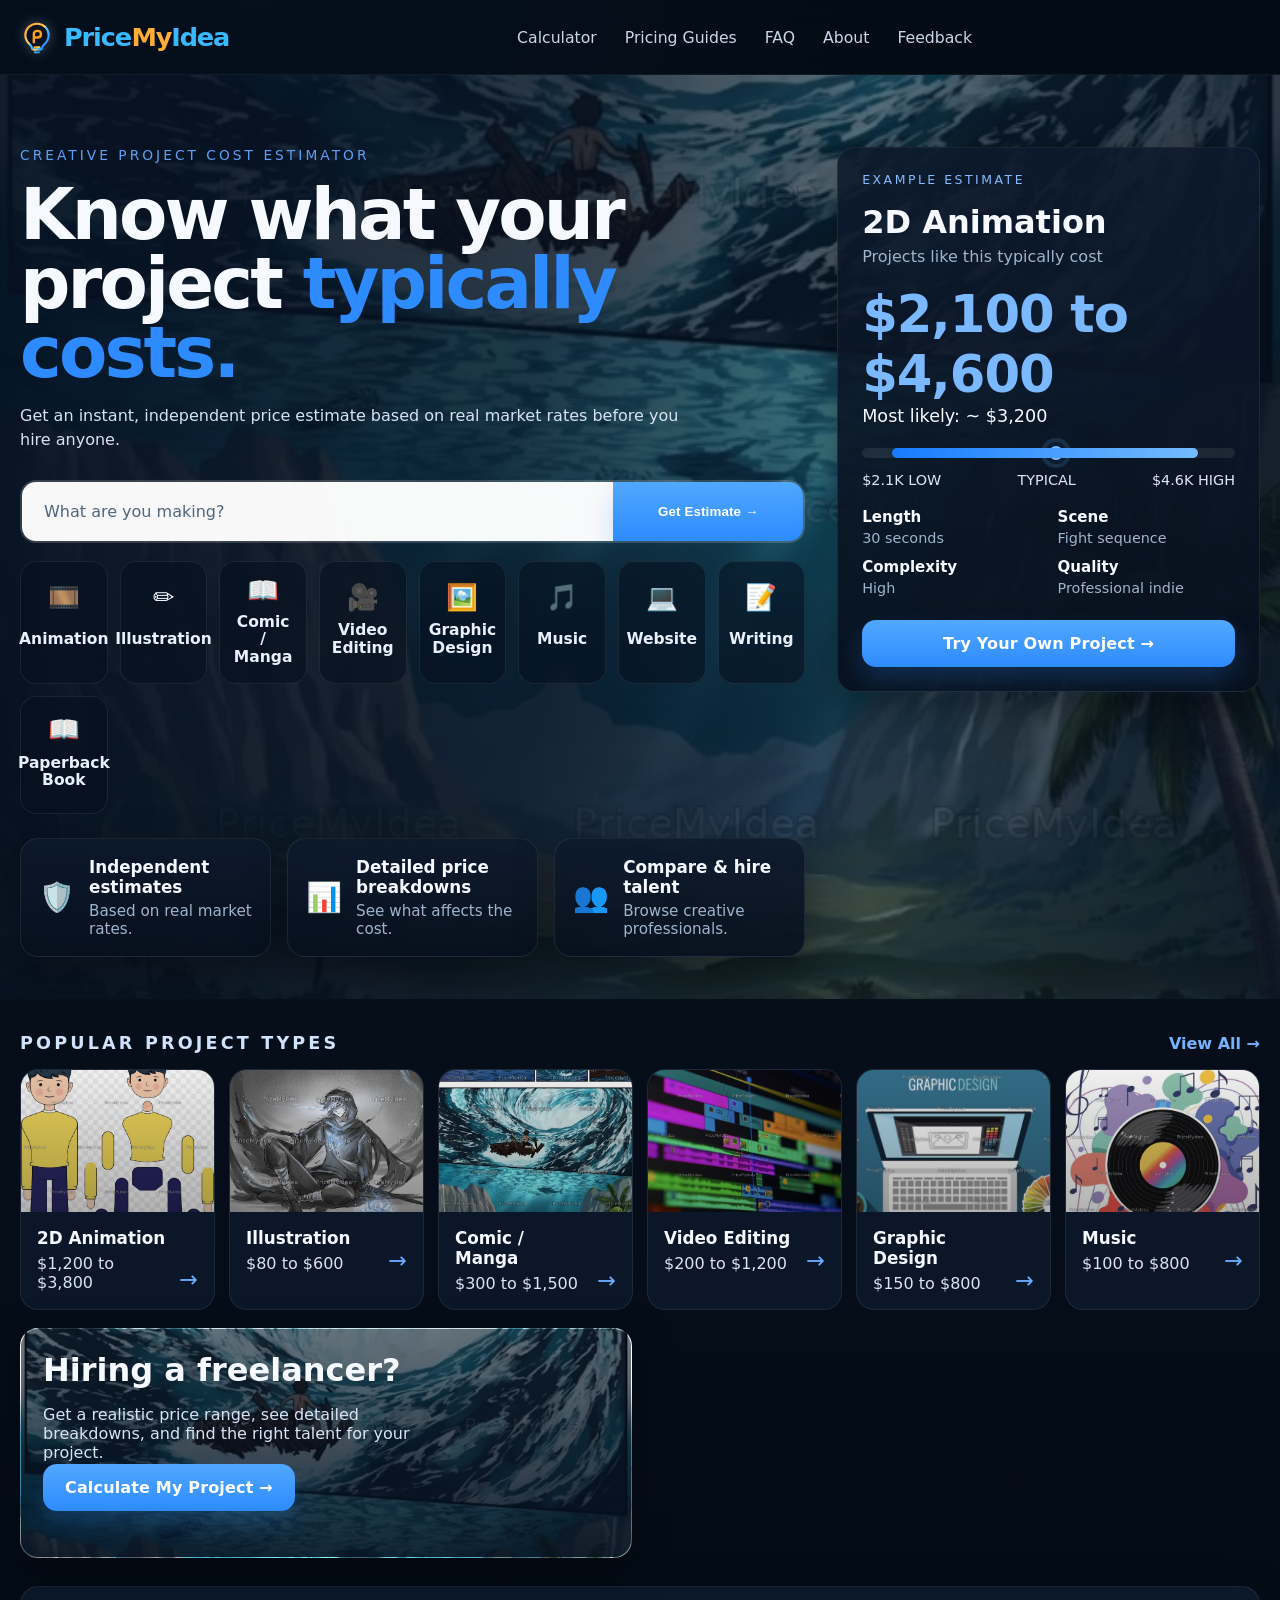
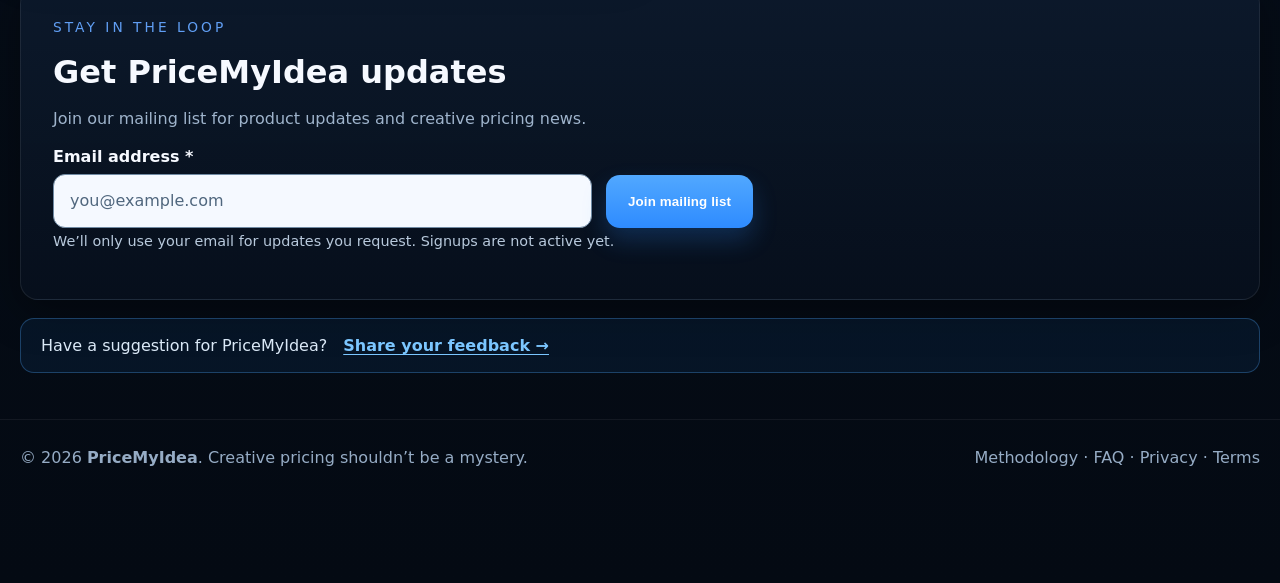
==== commit b77f3fd7: "updated calculator page 1" ====
--- a/index.html
+++ b/index.html
@@ -19,7 +19,7 @@
  <meta name="twitter:description" content="Estimate creative project costs for animation, illustration, comics, video editing, graphic design, music, websites, and writing." />
 
  <title>PriceMyIdea | Creative Project Cost Estimator</title>
- <link rel="stylesheet" href="styles.css?v=pmi-v27" />
+ <link rel="stylesheet" href="styles.css?v=pmi-v28" />
 </head>
 <body>
  <div class="page-shell">
@@ -154,6 +154,6 @@
 </footer>
 
  </div>
- <script src="script.js?v=pmi-v27"></script>
+ <script src="script.js?v=pmi-v28"></script>
 </body>
 </html>
--- a/styles.css
+++ b/styles.css
@@ -823,3 +823,28 @@
 .regional-panel{padding:20px 24px;margin-bottom:22px}.regional-panel h2{font-size:1.2rem}.regional-panel label{display:block;margin-bottom:8px}.regional-panel p{color:#b9d4ef;line-height:1.5}
 .book-print-fields{padding:18px;border:1px solid rgba(255,255,255,.13);border-radius:16px;margin-bottom:20px;background:#0d2035}.book-print-fields[hidden]{display:none}.book-fields-grid{display:grid;grid-template-columns:repeat(2,minmax(0,1fr));gap:14px}.book-fields-grid label{display:grid;gap:8px}
 @media(max-width:600px){.book-fields-grid{grid-template-columns:1fr}.category-strip{grid-template-columns:repeat(3,minmax(0,1fr))}}
+
+/* v28: readable native controls on light/dark devices, across every form */
+:root{color-scheme:dark}
+input,textarea,select,option,optgroup{font:inherit;color-scheme:dark}
+.input,select,.form-field input,.form-field textarea,.book-fields-grid input,.book-fields-grid select{background-color:#10243b!important;color:#f6f9ff!important;border:1px solid #55708d!important;opacity:1}
+select option,select optgroup{background-color:#10243b!important;color:#f6f9ff!important}
+input::placeholder,textarea::placeholder,.input::placeholder{color:#bdccde!important;opacity:1}
+input[type=checkbox],input[type=radio]{accent-color:#56b4ff}
+input:focus-visible,textarea:focus-visible,select:focus-visible,.region-choice:focus-within{outline:3px solid #80d2ff!important;outline-offset:3px}
+input:disabled,textarea:disabled,select:disabled{opacity:.6}
+/* Countries are always visible on step 1, without opening a native dropdown. */
+.regional-panel{margin:0 0 26px;padding:20px!important;background:#0b1a2c!important}
+.regional-panel h3{margin:0 0 12px;font-size:1.15rem;color:#f6f9ff}
+.region-fieldset{margin:0;padding:0;border:0;min-width:0}
+.region-fieldset legend{padding:0 0 12px;color:#e6f2ff;font-weight:700}
+.region-options{display:grid;grid-template-columns:repeat(3,minmax(0,1fr));gap:10px}
+.region-choice{display:flex;align-items:center;gap:10px;padding:12px 14px;min-width:0;border:1px solid #526e8c;border-radius:12px;background:#11253c;color:#f7fbff;cursor:pointer;line-height:1.35}
+.region-choice:has(input:checked){background:#183e65;border-color:#75c5ff;box-shadow:inset 0 0 0 1px #75c5ff}
+.region-choice input{flex:0 0 auto;width:17px;height:17px;margin:0}
+.region-name{flex:1;min-width:0;overflow-wrap:anywhere}
+.region-currency{font-size:.78rem;color:#b9d9f3;white-space:nowrap}
+#region-message{margin:14px 0 0;color:#d0e5f7;line-height:1.5}
+@media(max-width:700px){.region-options{grid-template-columns:repeat(2,minmax(0,1fr))}}
+@media(max-width:380px){.region-options{grid-template-columns:1fr}}
+@media(prefers-color-scheme:light){:root{color-scheme:light}input,textarea,select,option,optgroup{color-scheme:light} .input,select,.form-field input,.form-field textarea,.book-fields-grid input,.book-fields-grid select{background-color:#f5f9ff!important;color:#14283d!important;border-color:#708aa3!important}select option,select optgroup{background-color:#f5f9ff!important;color:#14283d!important}input::placeholder,textarea::placeholder,.input::placeholder{color:#50677e!important}.region-choice input{color-scheme:light}}
